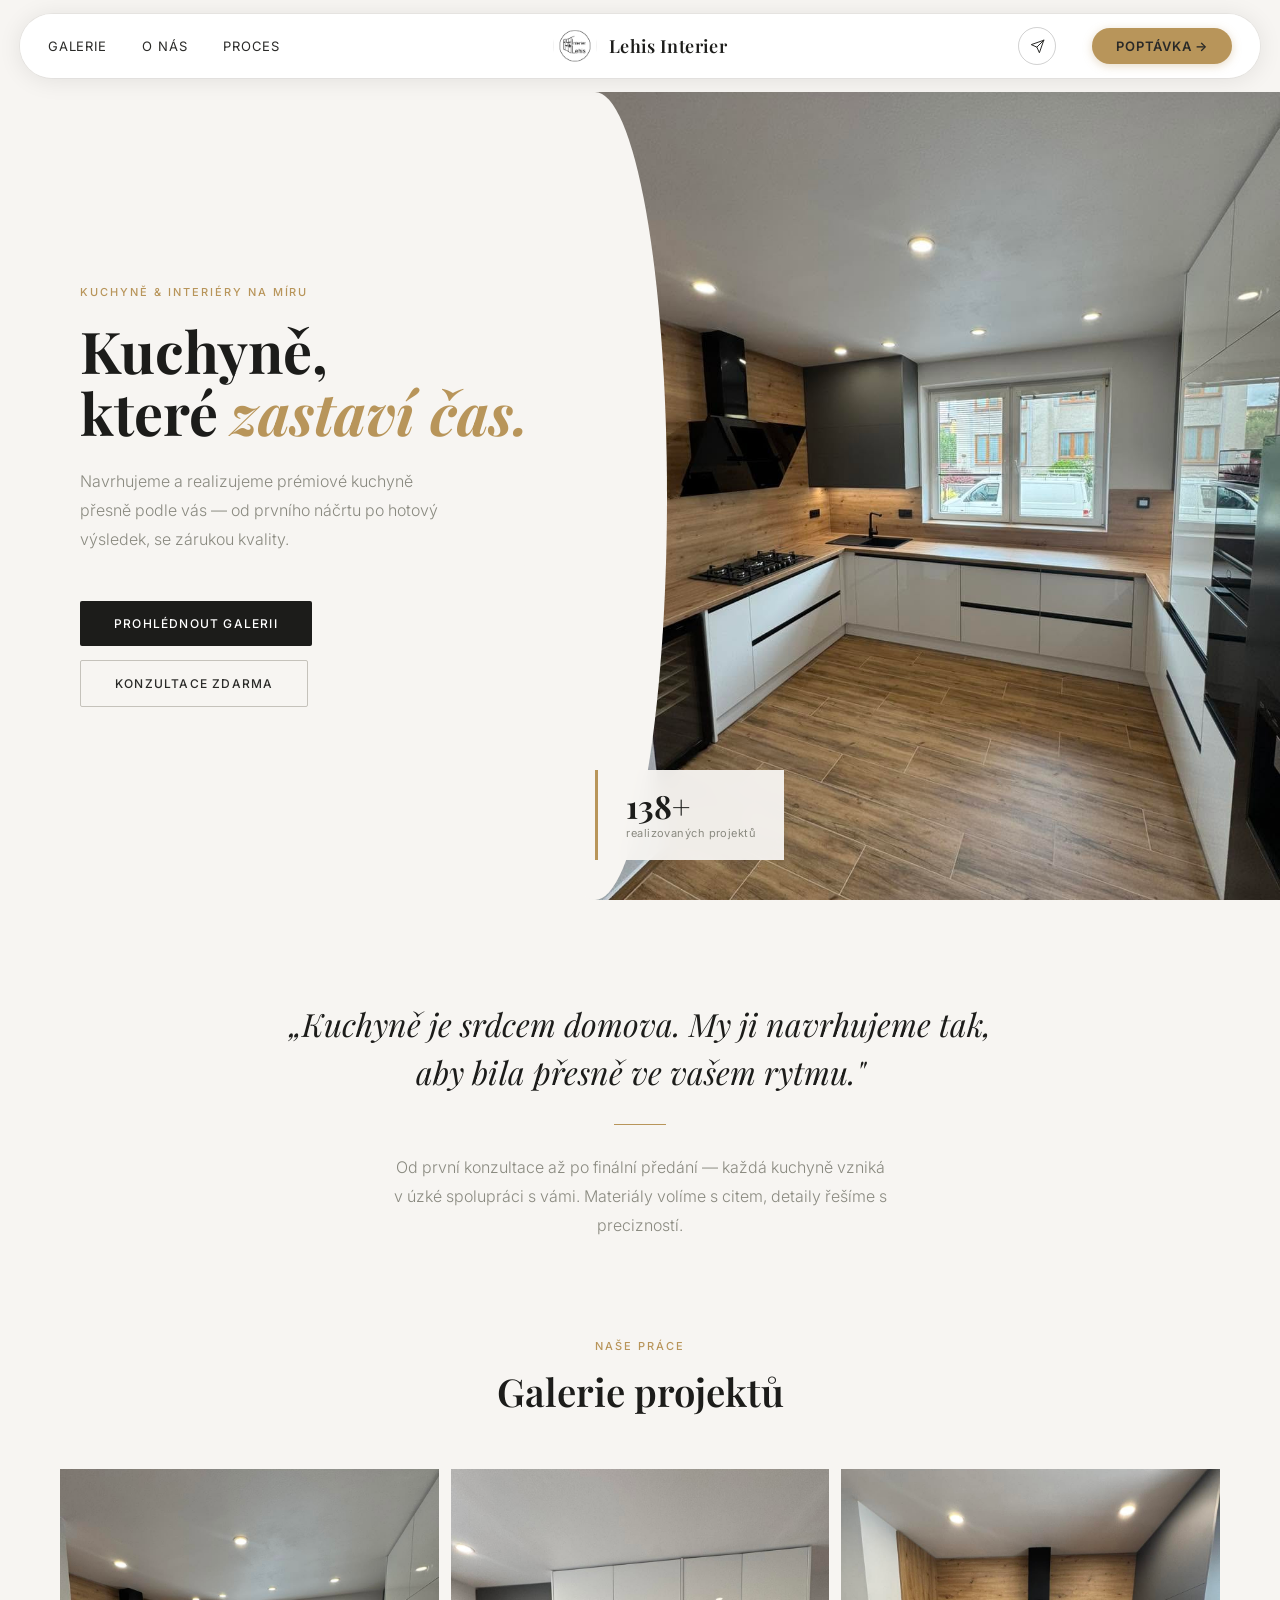
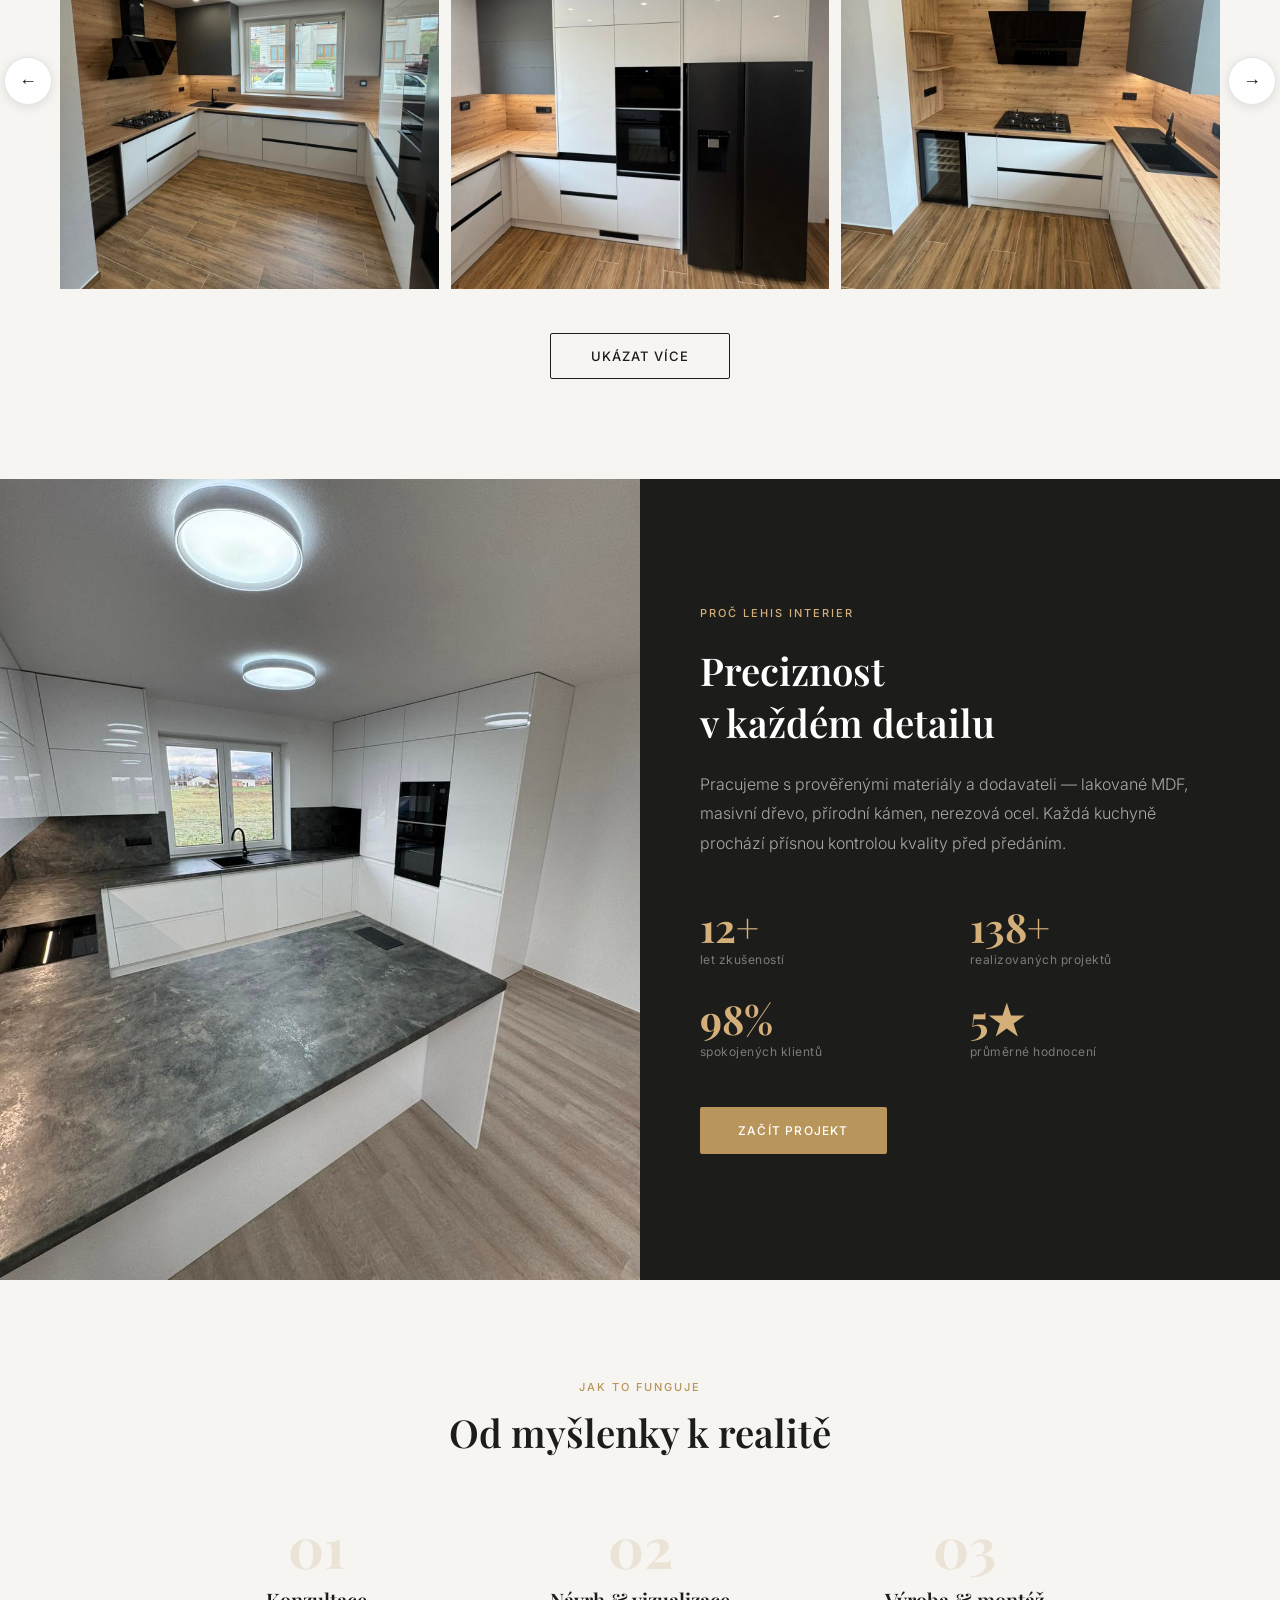
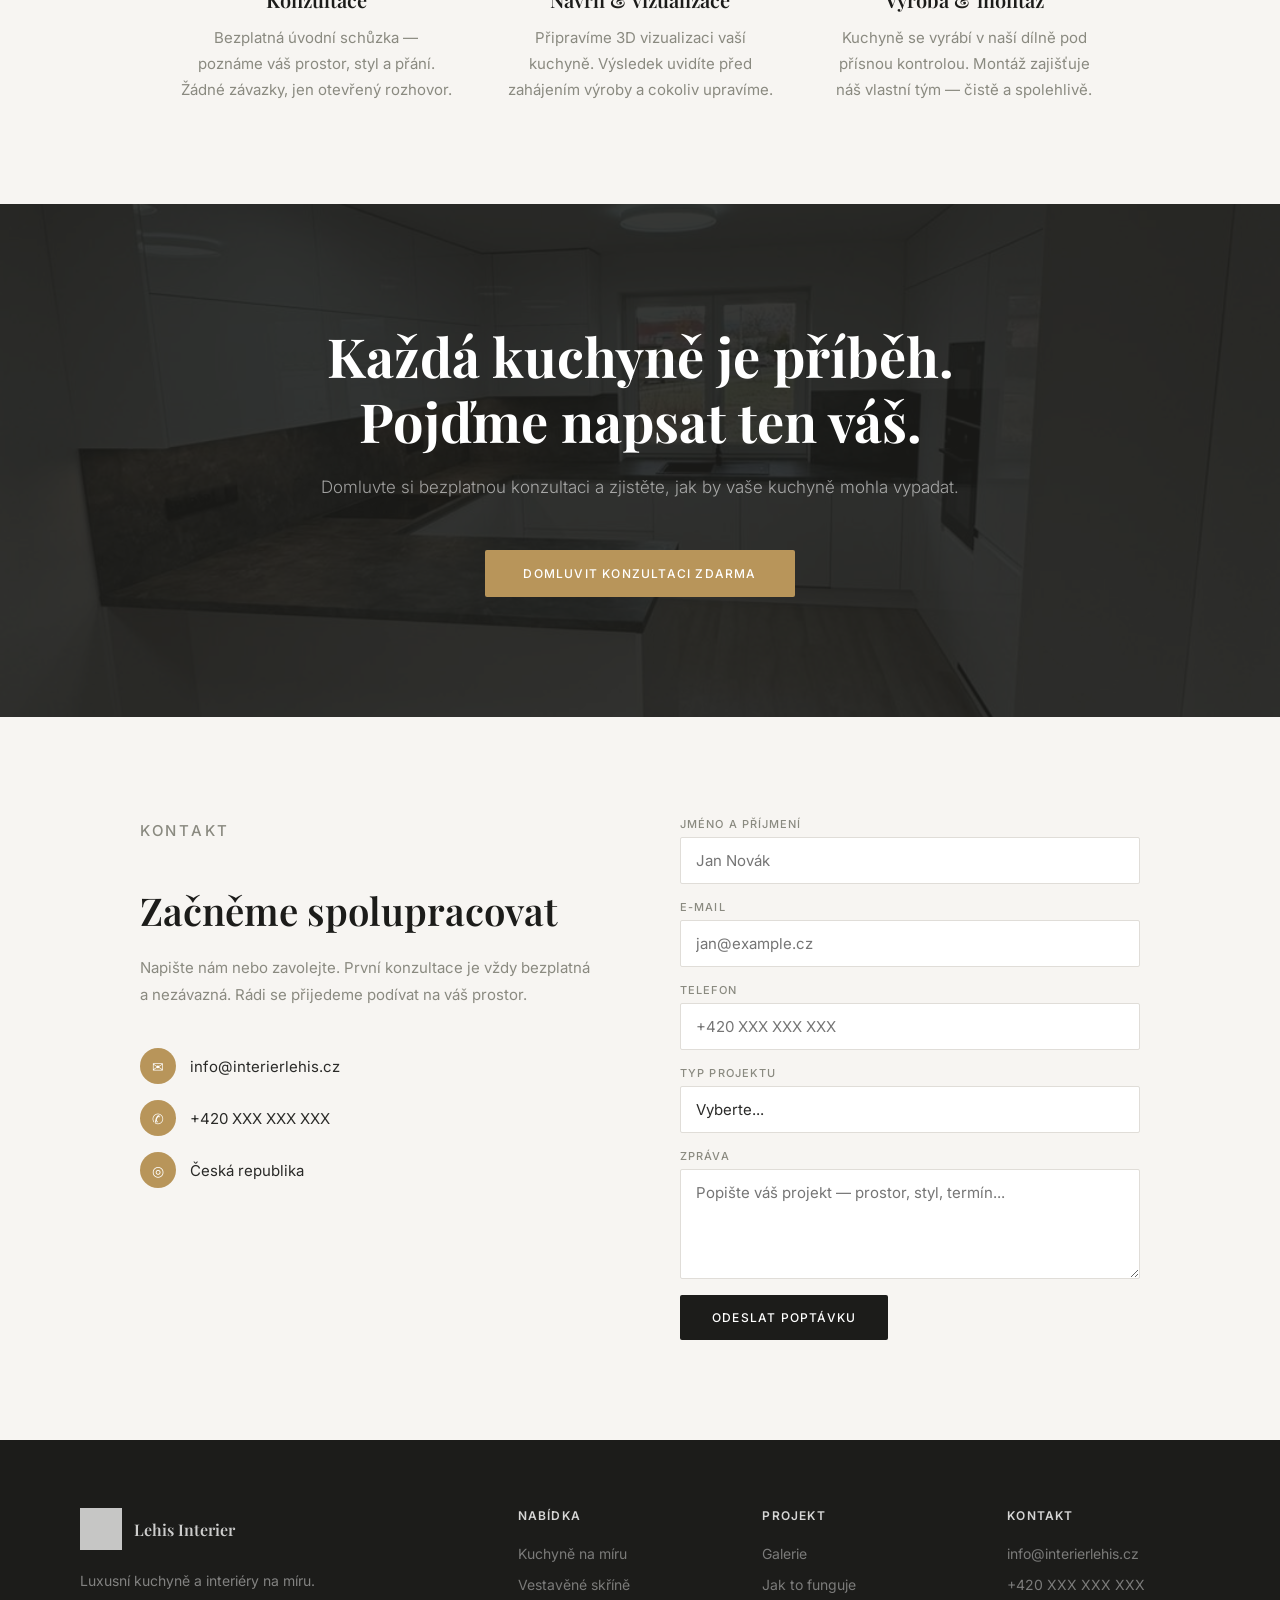
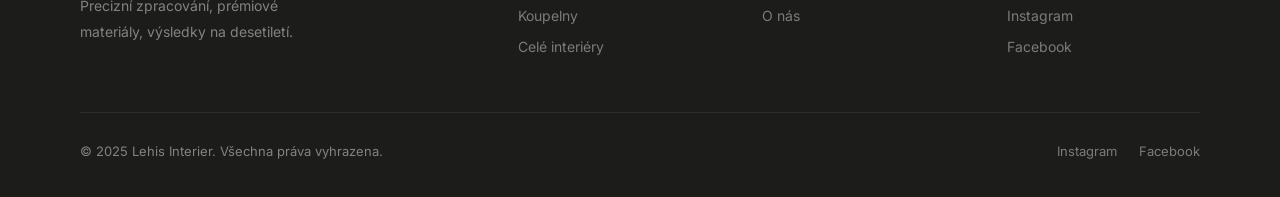
==== index.html @ af119097 "Fix mobile: dropdown menu animation, hero 50/50 proportions - Replace display:none toggle with opaci" ====
<!DOCTYPE html>
<html lang="cs">
<head>
<meta charset="UTF-8">
<meta name="viewport" content="width=device-width, initial-scale=1.0, viewport-fit=cover">
<meta name="theme-color" content="#F7F5F2">
<title>Lehis Interier — Kuchyně na míru</title>
<link href="https://fonts.googleapis.com/css2?family=Playfair+Display:ital,wght@0,400;0,600;0,700;1,400&family=Inter:wght@300;400;500;600&display=swap" rel="stylesheet">
<style>
*,*::before,*::after{box-sizing:border-box;margin:0;padding:0}
:root{
  --cream:#F7F5F2;
  --cream2:#EDE9E3;
  --dark:#1C1C1A;
  --gold:#B8955A;
  --gold2:#D4AF7A;
  --text:#2A2A28;
  --muted:#8A8A80;
  --white:#fff;
  --border:rgba(0,0,0,.07);
}
html{scroll-behavior:smooth}
body{font-family:'Inter',sans-serif;background:var(--cream);color:var(--text);overflow-x:hidden}

/* ── NAV ── */
nav{
  position:fixed;top:14px;left:20px;right:20px;z-index:300;
  display:flex;align-items:center;justify-content:space-between;
  height:64px;padding:0 28px;
  background:rgba(255,255,255,.98);backdrop-filter:blur(16px);
  border-radius:60px;
  box-shadow:0 2px 24px rgba(0,0,0,.09),0 0 0 1px rgba(0,0,0,.04);
  transition:box-shadow .3s;
}
nav.scrolled{box-shadow:0 4px 32px rgba(0,0,0,.13),0 0 0 1px rgba(0,0,0,.05)}
.nav-left,.nav-right{display:flex;align-items:center;gap:36px;flex:1}
.nav-right{justify-content:flex-end}
.nav-links a{
  text-decoration:none;color:var(--text);font-size:13px;
  letter-spacing:.06em;text-transform:uppercase;
  transition:color .2s;
}
.nav-links a:hover{color:var(--gold)}
.nav-brand{
  position:absolute;left:50%;transform:translateX(-50%);
  display:flex;align-items:center;gap:12px;
  text-decoration:none;white-space:nowrap;
}
.nav-brand img{height:44px;width:44px;object-fit:contain;border-radius:50%}
.nav-brand-name{
  font-family:'Playfair Display',serif;font-size:18px;
  font-weight:600;color:var(--dark);letter-spacing:.02em;
}
.nav-email-btn{
  width:38px;height:38px;border-radius:50%;flex-shrink:0;
  border:1.5px solid rgba(0,0,0,.18);
  display:flex;align-items:center;justify-content:center;
  color:var(--dark);text-decoration:none;
  transition:all .22s;
}
.nav-email-btn svg{width:15px;height:15px;display:block}
.nav-email-btn:hover{background:var(--dark);color:var(--white);border-color:var(--dark)}
.nav-cta{
  background:var(--gold);color:#fff;
  padding:10px 24px;border-radius:30px;
  text-decoration:none;font-size:12px;font-weight:600;
  letter-spacing:.07em;text-transform:uppercase;
  transition:all .22s;white-space:nowrap;
  box-shadow:0 2px 10px rgba(184,149,90,.35);
}
.nav-cta:hover{background:var(--gold2);box-shadow:0 2px 16px rgba(184,149,90,.5);transform:translateY(-1px)}

/* ── HERO ── */
.hero{
  display:grid;grid-template-columns:1fr 1.15fr;
  height:100vh;min-height:560px;
  padding-top:92px; /* 14px offset + 64px nav + 14px gap */
  background:var(--cream);
}
.hero-left{
  display:flex;flex-direction:column;justify-content:center;
  padding:80px 56px 80px 80px;
  position:relative;z-index:2;background:var(--cream);
}
/* Curved right edge of the left panel */
.hero-left::after{
  content:'';position:absolute;right:-72px;top:0;bottom:0;
  width:144px;background:var(--cream);
  border-radius:50%;z-index:2;
}
.eyebrow{
  font-size:11px;font-weight:500;letter-spacing:.18em;
  text-transform:uppercase;color:var(--gold);margin-bottom:20px;
}
.hero-title{
  font-family:'Playfair Display',serif;
  font-size:clamp(40px,4.5vw,64px);font-weight:700;
  line-height:1.08;color:var(--dark);margin-bottom:24px;
}
.hero-title em{font-style:italic;color:var(--gold)}
.hero-sub{
  font-size:16px;font-weight:300;color:var(--muted);
  line-height:1.8;max-width:380px;margin-bottom:48px;
}
.hero-btns{display:flex;gap:14px;flex-wrap:wrap;position:relative;z-index:3}
.btn-dark{
  background:var(--dark);color:var(--white);padding:15px 34px;
  text-decoration:none;font-size:12px;font-weight:500;
  letter-spacing:.1em;text-transform:uppercase;border-radius:2px;
  transition:all .25s;display:inline-block;
}
.btn-dark:hover{background:var(--gold);transform:translateY(-2px)}
.btn-outline{
  border:1px solid #C5C2BB;color:var(--text);padding:15px 34px;
  text-decoration:none;font-size:12px;font-weight:500;
  letter-spacing:.1em;text-transform:uppercase;border-radius:2px;
  transition:all .25s;display:inline-block;
}
.btn-outline:hover{border-color:var(--dark);background:var(--dark);color:var(--white)}
.hero-right{
  position:relative;overflow:hidden;
}
.hero-right img{
  width:100%;height:100%;object-fit:cover;object-position:center;
  display:block;
}
.hero-badge{
  position:absolute;bottom:40px;left:0;
  background:rgba(247,245,242,.95);backdrop-filter:blur(8px);
  padding:20px 28px;border-left:3px solid var(--gold);
  z-index:5;
}
.badge-num{
  font-family:'Playfair Display',serif;font-size:32px;
  font-weight:700;color:var(--dark);line-height:1;
}
.badge-lbl{font-size:11px;color:var(--muted);margin-top:4px;letter-spacing:.04em}

/* ── STATEMENT ── */
.statement{text-align:center;padding:100px 40px}
.statement blockquote{
  font-family:'Playfair Display',serif;
  font-size:clamp(20px,2.8vw,32px);font-style:italic;
  line-height:1.5;color:var(--dark);max-width:720px;margin:0 auto 28px;
}
.divider{width:52px;height:1px;background:var(--gold);margin:0 auto 28px}
.statement p{
  font-size:16px;font-weight:300;color:var(--muted);
  max-width:500px;margin:0 auto;line-height:1.8;
}

/* ── SECTIONS ── */
.sec-header{text-align:center;margin-bottom:52px}
.sec-eyebrow{
  font-size:11px;font-weight:500;letter-spacing:.18em;
  text-transform:uppercase;color:var(--gold);margin-bottom:12px;
}
.sec-title{
  font-family:'Playfair Display',serif;
  font-size:clamp(26px,3vw,40px);font-weight:600;color:var(--dark);
}

/* ── GALLERY ── */
.gallery-section{padding:0 0 100px}
/* Carousel */
.car-wrap{position:relative;padding:0 60px}
.car-track{
  display:flex;gap:12px;overflow-x:auto;
  scroll-snap-type:x mandatory;
  scrollbar-width:none;
  -webkit-overflow-scrolling:touch;
  scroll-behavior:smooth;
  cursor:grab;padding-bottom:4px;
  touch-action:pan-x;
}
.car-track:active{cursor:grabbing}
.car-track::-webkit-scrollbar{display:none}
.car-item{
  flex-shrink:0;
  width:calc(33.33% - 8px);
  scroll-snap-align:start;
  height:420px;overflow:hidden;
  position:relative;cursor:pointer;
}
.car-item img{
  width:100%;height:100%;object-fit:cover;
  transition:transform .45s ease;display:block;
}
.car-item:hover img{transform:scale(1.05)}
.car-item-ov{
  position:absolute;inset:0;
  background:rgba(28,28,26,0);
  display:flex;align-items:flex-end;padding:20px;
  transition:background .3s;
}
.car-item:hover .car-item-ov{background:rgba(28,28,26,.4)}
.car-zoom{
  color:var(--white);font-size:11px;letter-spacing:.1em;
  text-transform:uppercase;font-weight:500;
  opacity:0;transform:translateY(6px);transition:all .3s;
}
.car-item:hover .car-zoom{opacity:1;transform:translateY(0)}
.car-arrow{
  position:absolute;top:50%;transform:translateY(-50%);
  width:48px;height:48px;border-radius:50%;
  background:var(--white);border:1px solid rgba(0,0,0,.1);
  cursor:pointer;font-size:18px;display:flex;
  align-items:center;justify-content:center;
  box-shadow:0 2px 12px rgba(0,0,0,.1);
  transition:all .2s;z-index:10;color:var(--dark);
}
.car-arrow:hover{background:var(--dark);color:var(--white);border-color:var(--dark)}
.car-prev{left:4px}
.car-next{right:4px}
/* Expand button */
.gallery-cta-wrap{text-align:center;margin-top:40px}
.gallery-cta-btn{
  background:transparent;border:1.5px solid var(--dark);
  color:var(--dark);padding:14px 40px;font-family:'Inter',sans-serif;
  font-size:13px;font-weight:500;letter-spacing:.08em;
  text-transform:uppercase;cursor:pointer;border-radius:2px;
  transition:all .25s;
}
.gallery-cta-btn:hover{background:var(--dark);color:var(--white)}
/* Full expanded grid */
.gallery-full{padding:0 20px;margin-top:20px}
.gallery-grid{
  display:grid;grid-template-columns:repeat(4,1fr);
  gap:10px;max-width:1440px;margin:0 auto;
}
.gallery-item{
  position:relative;overflow:hidden;aspect-ratio:1;cursor:pointer;
}
.gallery-item:nth-child(7n+1){grid-column:span 2;aspect-ratio:auto;height:360px}
.gallery-item img{
  width:100%;height:100%;object-fit:cover;
  transition:transform .5s ease;display:block;
}
.gallery-item:hover img{transform:scale(1.06)}
.gallery-item-overlay{
  position:absolute;inset:0;background:rgba(28,28,26,0);
  display:flex;align-items:flex-end;padding:20px;transition:background .3s;
}
.gallery-item:hover .gallery-item-overlay{background:rgba(28,28,26,.35)}
.gallery-zoom{
  color:var(--white);font-size:11px;letter-spacing:.1em;
  text-transform:uppercase;font-weight:500;
  opacity:0;transform:translateY(8px);transition:all .3s;
}
.gallery-item:hover .gallery-zoom{opacity:1;transform:translateY(0)}

/* ── LIGHTBOX ── */
.lightbox{
  display:none;position:fixed;inset:0;z-index:1000;
  background:rgba(0,0,0,.92);
  align-items:center;justify-content:center;
}
.lightbox.open{display:flex}
.lb-inner{
  position:relative;max-width:90vw;max-height:90vh;
  display:flex;align-items:center;justify-content:center;
}
.lb-inner img{
  max-width:90vw;max-height:88vh;
  object-fit:contain;border-radius:2px;
  user-select:none;
}
.lb-btn{
  position:absolute;top:50%;transform:translateY(-50%);
  background:rgba(255,255,255,.12);color:var(--white);
  border:none;cursor:pointer;font-size:24px;
  width:52px;height:52px;border-radius:50%;
  display:flex;align-items:center;justify-content:center;
  transition:background .2s;user-select:none;
}
.lb-btn:hover{background:rgba(255,255,255,.25)}
.lb-prev{left:-70px}
.lb-next{right:-70px}
.lb-close{
  position:fixed;top:24px;right:32px;
  background:none;border:none;color:var(--white);
  font-size:28px;cursor:pointer;z-index:1001;
  width:44px;height:44px;display:flex;align-items:center;justify-content:center;
  opacity:.7;transition:opacity .2s;
}
.lb-close:hover{opacity:1}
.lb-counter{
  position:fixed;bottom:28px;left:50%;transform:translateX(-50%);
  color:rgba(255,255,255,.6);font-size:13px;letter-spacing:.06em;
}

/* ── FEATURE (dark) ── */
.feature{display:grid;grid-template-columns:1fr 1fr;min-height:85vh}
.feature-img{overflow:hidden}
.feature-img img{width:100%;height:100%;object-fit:cover;display:block}
.feature-content{
  background:var(--dark);
  display:flex;flex-direction:column;justify-content:center;
  padding:80px 72px 80px 60px;
}
.feature-content .sec-eyebrow{color:var(--gold2)}
.feature-title{
  font-family:'Playfair Display',serif;
  font-size:clamp(26px,3vw,40px);font-weight:600;
  color:var(--white);margin:12px 0 22px;
}
.feature-text{
  font-size:16px;font-weight:300;color:rgba(255,255,255,.62);
  line-height:1.85;margin-bottom:48px;
}
.stats{display:grid;grid-template-columns:1fr 1fr;gap:32px;margin-bottom:48px}
.stat-n{
  font-family:'Playfair Display',serif;font-size:40px;
  font-weight:700;color:var(--gold2);line-height:1;
}
.stat-l{font-size:12px;color:rgba(255,255,255,.42);margin-top:5px;letter-spacing:.04em}
.btn-gold{
  background:var(--gold);color:var(--white);padding:16px 38px;
  text-decoration:none;font-size:12px;font-weight:500;
  letter-spacing:.1em;text-transform:uppercase;border-radius:2px;
  display:inline-block;align-self:flex-start;transition:all .25s;
}
.btn-gold:hover{background:var(--gold2);transform:translateY(-2px)}

/* ── PROCESS ── */
.process{padding:100px 40px;text-align:center}
.process-steps{
  display:grid;grid-template-columns:repeat(3,1fr);
  gap:52px;max-width:920px;margin:60px auto 0;
}
.step-num{
  font-family:'Playfair Display',serif;font-size:56px;
  font-weight:700;color:rgba(184,149,90,.18);line-height:1;margin-bottom:12px;
}
.step-title{
  font-family:'Playfair Display',serif;font-size:20px;
  font-weight:600;color:var(--dark);margin-bottom:12px;
}
.step-desc{font-size:15px;color:var(--muted);line-height:1.75}

/* ── CTA BANNER ── */
.cta-banner{
  position:relative;padding:120px 40px;text-align:center;
  background:var(--dark);overflow:hidden;
}
.cta-banner::before{
  content:'';position:absolute;inset:0;
  background:url('Lehis_photo_work/611272443_1414319990705235_3829153461313313606_n.jpg') center/cover;
  opacity:.12;
}
.cta-inner{position:relative;z-index:1;max-width:660px;margin:0 auto}
.cta-title{
  font-family:'Playfair Display',serif;
  font-size:clamp(30px,4.5vw,54px);font-weight:700;
  color:var(--white);line-height:1.2;margin-bottom:20px;
}
.cta-sub{
  font-size:17px;font-weight:300;color:rgba(255,255,255,.58);
  margin-bottom:48px;line-height:1.7;
}

/* ── CONTACT ── */
.contact-wrap{
  padding:100px 80px;max-width:1160px;margin:0 auto;
  display:grid;grid-template-columns:1fr 1fr;gap:80px;align-items:start;
}
.contact-info h2{
  font-family:'Playfair Display',serif;
  font-size:clamp(26px,3vw,40px);font-weight:600;
  color:var(--dark);margin:10px 0 18px;
}
.contact-info>p{
  font-size:15px;color:var(--muted);line-height:1.8;margin-bottom:40px;
}
.contact-rows{display:flex;flex-direction:column;gap:16px}
.crow{display:flex;align-items:center;gap:14px;font-size:15px;color:var(--text)}
.cicon{
  width:36px;height:36px;background:var(--gold);border-radius:50%;
  display:flex;align-items:center;justify-content:center;
  color:var(--white);font-size:14px;flex-shrink:0;
}
.contact-form{display:flex;flex-direction:column;gap:16px}
.fg{display:flex;flex-direction:column;gap:6px}
.fg label{
  font-size:11px;font-weight:500;letter-spacing:.1em;
  text-transform:uppercase;color:var(--muted);
}
.fg input,.fg textarea,.fg select{
  padding:13px 15px;border:1px solid #E0DDD8;
  background:var(--white);font-family:'Inter',sans-serif;
  font-size:15px;color:var(--text);border-radius:2px;
  outline:none;transition:border-color .2s;
  -webkit-appearance:none;appearance:none;
}
.fg input:focus,.fg textarea:focus,.fg select:focus{border-color:var(--gold)}
.fg textarea{resize:vertical;min-height:110px}
.form-submit{
  background:var(--dark);color:var(--white);padding:15px 32px;
  border:none;font-family:'Inter',sans-serif;font-size:12px;
  font-weight:500;letter-spacing:.1em;text-transform:uppercase;
  cursor:pointer;border-radius:2px;align-self:flex-start;
  transition:background .25s;
}
.form-submit:hover{background:var(--gold)}

/* ── FOOTER ── */
footer{background:var(--dark);color:rgba(255,255,255,.45);padding:68px 80px 38px}
.footer-top{
  display:grid;grid-template-columns:2fr 1fr 1fr 1fr;
  gap:52px;margin-bottom:56px;
}
.fbrand{display:flex;align-items:center;gap:12px;margin-bottom:18px}
.fbrand img{
  height:42px;width:42px;object-fit:contain;
  filter:brightness(0) invert(1);opacity:.75;
}
.fbrand span{
  font-family:'Playfair Display',serif;font-size:16px;
  font-weight:600;color:rgba(255,255,255,.78);
}
.footer-brand>p{font-size:14px;line-height:1.8;max-width:260px}
.fcol h4{
  color:rgba(255,255,255,.82);font-size:12px;font-weight:600;
  letter-spacing:.1em;text-transform:uppercase;margin-bottom:20px;
}
.fcol ul{list-style:none;display:flex;flex-direction:column;gap:11px}
.fcol ul li a{
  color:rgba(255,255,255,.42);text-decoration:none;font-size:14px;
  transition:color .2s;
}
.fcol ul li a:hover{color:var(--gold2)}
.footer-bottom{
  border-top:1px solid rgba(255,255,255,.08);padding-top:30px;
  display:flex;justify-content:space-between;align-items:center;font-size:13px;
}
.socials{display:flex;gap:22px}
.socials a{color:rgba(255,255,255,.42);text-decoration:none;font-size:13px;transition:color .2s}
.socials a:hover{color:var(--gold2)}

/* ── RESPONSIVE ── */
/* ── HAMBURGER MENU ── */
.hamburger{
  display:none;
  width:40px;height:40px;border-radius:50%;
  background:transparent;border:1.5px solid rgba(0,0,0,.18);
  cursor:pointer;align-items:center;justify-content:center;
  flex-direction:column;gap:5px;flex-shrink:0;
  transition:all .22s;padding:0;
}
.hamburger span{
  display:block;width:16px;height:1.5px;
  background:var(--dark);border-radius:2px;
  transition:all .3s;
}
.hamburger.open span:nth-child(1){transform:translateY(6.5px) rotate(45deg)}
.hamburger.open span:nth-child(2){opacity:0;transform:scaleX(0)}
.hamburger.open span:nth-child(3){transform:translateY(-6.5px) rotate(-45deg)}
.hamburger:hover{background:var(--dark)}
.hamburger:hover span{background:var(--white)}

/* Dropdown — always in DOM, toggled via opacity/pointer-events */
.mobile-menu{
  position:fixed;
  top:80px;
  right:10px;
  background:rgba(255,255,255,.98);
  backdrop-filter:blur(16px);
  border-radius:20px;
  box-shadow:0 8px 40px rgba(0,0,0,.14),0 0 0 1px rgba(0,0,0,.05);
  min-width:210px;
  z-index:290;
  overflow:hidden;
  transform-origin:top right;
  transform:scale(.9) translateY(-10px);
  opacity:0;
  pointer-events:none;
  transition:transform .22s cubic-bezier(.34,1.56,.64,1), opacity .18s ease;
}
.mobile-menu.open{
  transform:scale(1) translateY(0);
  opacity:1;
  pointer-events:auto;
}
.mobile-menu a{
  display:block;padding:16px 24px;
  text-decoration:none;color:var(--dark);
  font-size:14px;font-weight:500;letter-spacing:.04em;
  border-bottom:1px solid rgba(0,0,0,.06);
  transition:background .15s, color .15s;
}
.mobile-menu a:last-child{border-bottom:none}
.mobile-menu a:hover{background:var(--cream);color:var(--gold)}
.mobile-menu a.mm-cta{
  background:var(--gold);color:var(--white);
  font-weight:600;letter-spacing:.07em;text-transform:uppercase;font-size:12px;
}
.mobile-menu a.mm-cta:hover{background:var(--gold2)}

/* ── TABLET (≤1024px) ── */
@media(max-width:1024px){
  nav{left:14px;right:14px;padding:0 20px;height:60px}
  .hero{padding-top:86px}
  .hero-left{padding:56px 36px 56px 44px}
  .hero-left::after{right:-52px;width:104px}
  .stats{gap:24px}
  .stat-n{font-size:32px}
  .contact-wrap{padding:80px 40px;gap:56px}
  footer{padding:56px 40px 36px}
  .footer-top{gap:36px}
}

/* ── LARGE TABLET (≤860px) ── */
@media(max-width:860px){
  /* Nav: hide only the left text links, show hamburger */
  .nav-left{display:none}
  .hamburger{display:flex}
  nav{left:10px;right:10px;padding:0 16px;height:58px}
  .nav-brand{position:static;transform:none}
  nav{justify-content:space-between}

  /* Hero: stack vertically */
  .hero{
    grid-template-columns:1fr;
    height:auto;min-height:auto;
    padding-top:0;
  }
  .hero-right{height:48svh;min-height:240px;order:1}
  .hero-left{
    min-height:48svh;padding:36px 28px 48px;
    display:flex;flex-direction:column;justify-content:center;
    order:2;
  }
  .hero-left::after{display:none}
  .hero-sub{max-width:100%}
  .hero-badge{left:20px;bottom:20px}
  .badge-num{font-size:26px}

  /* Gallery carousel */
  .car-wrap{padding:0 48px}
  .car-item{width:calc(72% - 6px);height:340px}
  .gallery-grid{grid-template-columns:repeat(2,1fr)}
  .gallery-item:nth-child(7n+1){grid-column:span 1;height:auto;aspect-ratio:1}

  /* Feature */
  .feature{grid-template-columns:1fr}
  .feature-img{height:56vw;min-height:260px}
  .feature-content{padding:56px 28px}
  .stats{grid-template-columns:1fr 1fr;gap:24px}

  /* Process */
  .process{padding:72px 28px}
  .process-steps{grid-template-columns:1fr;gap:28px;max-width:480px}

  /* Statement */
  .statement{padding:72px 28px}

  /* CTA banner */
  .cta-banner{padding:88px 28px}

  /* Contact */
  .contact-wrap{grid-template-columns:1fr;gap:44px;padding:72px 28px}

  /* Footer */
  .footer-top{grid-template-columns:1fr 1fr;gap:32px}
  footer{padding:52px 24px 32px}

  /* Lightbox arrows closer on smaller screens */
  .lb-prev{left:-40px}
  .lb-next{right:-40px}
}

/* ── PHONE (≤600px) ── */
@media(max-width:600px){
  /* Nav */
  nav{left:8px;right:8px;padding:0 12px;height:54px}
  .nav-brand-name{font-size:15px}
  .nav-brand img{height:36px;width:36px}
  .nav-email-btn{width:34px;height:34px}
  .nav-cta{padding:8px 16px;font-size:11px}

  /* Hero — 50/50 split */
  .hero{min-height:100svh}
  .hero-right{height:50svh;min-height:220px}
  .hero-left{
    min-height:50svh;padding:32px 24px 40px;
    display:flex;flex-direction:column;justify-content:center;
  }
  .hero-title{font-size:clamp(32px,9vw,48px);margin-bottom:14px}
  .hero-sub{font-size:15px;margin-bottom:0}
  .hero-btns{display:none}
  .hero-badge{padding:14px 20px}
  .badge-num{font-size:22px}
  .badge-lbl{font-size:10px}

  /* Gallery carousel */
  .car-wrap{padding:0 40px}
  .car-item{width:calc(90% - 6px);height:280px}
  .car-arrow{width:36px;height:36px;font-size:15px}
  .car-prev{left:2px}
  .car-next{right:2px}

  /* Full gallery grid */
  .gallery-full{padding:0 8px}
  .gallery-grid{grid-template-columns:1fr 1fr;gap:6px}
  .gallery-item:nth-child(7n+1){grid-column:span 1;aspect-ratio:1;height:auto}

  /* Feature */
  .feature-img{height:72vw}
  .feature-content{padding:48px 20px}
  .feature-title{font-size:26px}
  .feature-text{font-size:15px}
  .stats{gap:20px}
  .stat-n{font-size:30px}

  /* Process */
  .process{padding:60px 20px}
  .sec-title{font-size:26px}

  /* Statement */
  .statement{padding:60px 20px}
  .statement blockquote{font-size:20px}

  /* CTA banner */
  .cta-banner{padding:72px 20px}
  .cta-title{font-size:28px}
  .cta-sub{font-size:15px}

  /* Contact */
  .contact-wrap{padding:60px 20px}
  .contact-info h2{font-size:26px}

  /* Footer */
  .footer-top{grid-template-columns:1fr;gap:28px}
  footer{padding:48px 20px 28px}
  .footer-bottom{flex-direction:column;gap:12px;text-align:center}
  .fbrand span{font-size:14px}

  /* Lightbox */
  .lb-inner img{max-width:96vw;max-height:80vh}
  .lb-prev{left:-36px}
  .lb-next{right:-36px}
  .lb-btn{width:40px;height:40px;font-size:18px}
}

/* ── SMALL PHONE (≤380px) ── */
@media(max-width:380px){
  .nav-cta{display:none} /* just show email icon on very small screens */
  .hero-right{height:80vw}
  .car-item{width:calc(96% - 6px)}
  .lb-prev,.lb-next{display:none}
}
</style>
</head>
<body>

<!-- NAV -->
<nav id="nav">
  <div class="nav-left nav-links">
    <a href="#galerie">Galerie</a>
    <a href="#o-nas">O nás</a>
    <a href="#proces">Proces</a>
  </div>
  <a href="#" class="nav-brand">
    <img src="lehis-logo.jpg" alt="Lehis Interier">
    <span class="nav-brand-name">Lehis Interier</span>
  </a>
  <div class="nav-right nav-links">
    <a href="mailto:info@lehisinterier.cz" class="nav-email-btn" title="Napsat email">
      <svg viewBox="0 0 24 24" fill="none" stroke="currentColor" stroke-width="1.6" stroke-linecap="round" stroke-linejoin="round">
        <path d="M22 2L11 13"/>
        <path d="M22 2L15 22L11 13L2 9L22 2Z"/>
      </svg>
    </a>
    <a href="#kontakt" class="nav-cta">Poptávka →</a>
    <button class="hamburger" id="hamburger" aria-label="Menu">
      <span></span><span></span><span></span>
    </button>
  </div>

</nav>

<!-- MOBILE DROPDOWN -->
<div class="mobile-menu" id="mobileMenu">
  <a href="#galerie"  onclick="closeMenu()">Galerie</a>
  <a href="#o-nas"    onclick="closeMenu()">O nás</a>
  <a href="#proces"   onclick="closeMenu()">Proces</a>
  <a href="mailto:info@lehisinterier.cz" onclick="closeMenu()">✉ Napsat email</a>
  <a href="#kontakt"  onclick="closeMenu()" class="mm-cta">Poptávka →</a>
</div>

<!-- HERO -->
<section class="hero">
  <div class="hero-left">
    <p class="eyebrow">Kuchyně & interiéry na míru</p>
    <h1 class="hero-title">Kuchyně,<br>které <em>zastaví čas.</em></h1>
    <p class="hero-sub">Navrhujeme a realizujeme prémiové kuchyně přesně podle vás — od prvního náčrtu po hotový výsledek, se zárukou kvality.</p>
    <div class="hero-btns">
      <a href="#galerie" class="btn-dark">Prohlédnout galerii</a>
      <a href="#kontakt" class="btn-outline">Konzultace zdarma</a>
    </div>
  </div>
  <div class="hero-right">
    <img src="Lehis_photo_work/518075049_1259931392810763_7178988791540039949_n.jpg" alt="Kuchyně na míru — Lehis Interier">
    <div class="hero-badge">
      <div class="badge-num">138+</div>
      <div class="badge-lbl">realizovaných projektů</div>
    </div>
  </div>
</section>

<!-- STATEMENT -->
<section class="statement">
  <blockquote>„Kuchyně je srdcem domova. My ji navrhujeme tak, aby bila přesně ve vašem rytmu."</blockquote>
  <div class="divider"></div>
  <p>Od první konzultace až po finální předání — každá kuchyně vzniká v úzké spolupráci s vámi. Materiály volíme s citem, detaily řešíme s precizností.</p>
</section>

<!-- GALLERY -->
<section class="gallery-section" id="galerie">
  <div class="sec-header">
    <p class="sec-eyebrow">Naše práce</p>
    <h2 class="sec-title">Galerie projektů</h2>
  </div>

  <!-- Swipeable carousel -->
  <div class="car-wrap" id="carWrap">
    <button class="car-arrow car-prev" id="carPrev">&#8592;</button>
    <div class="car-track" id="carTrack"></div>
    <button class="car-arrow car-next" id="carNext">&#8594;</button>
  </div>

  <!-- Expanded full grid (hidden initially) -->
  <div class="gallery-full" id="galleryFull" style="display:none">
    <div class="gallery-grid" id="galleryGrid"></div>
  </div>

  <div class="gallery-cta-wrap">
    <button class="gallery-cta-btn" id="galleryCta">Ukázat více</button>
  </div>
</section>

<!-- LIGHTBOX -->
<div class="lightbox" id="lightbox">
  <button class="lb-close" id="lbClose">✕</button>
  <div class="lb-inner">
    <button class="lb-btn lb-prev" id="lbPrev">&#8592;</button>
    <img id="lbImg" src="" alt="">
    <button class="lb-btn lb-next" id="lbNext">&#8594;</button>
  </div>
  <div class="lb-counter" id="lbCounter"></div>
</div>

<!-- FEATURE -->
<section class="feature" id="o-nas">
  <div class="feature-img">
    <img src="Lehis_photo_work/611314757_1414320044038563_3175097757952522673_n.jpg" alt="Detail kuchyně Lehis Interier">
  </div>
  <div class="feature-content">
    <p class="sec-eyebrow">Proč Lehis Interier</p>
    <h2 class="feature-title">Preciznost<br>v každém detailu</h2>
    <p class="feature-text">Pracujeme s prověřenými materiály a dodavateli — lakované MDF, masivní dřevo, přírodní kámen, nerezová ocel. Každá kuchyně prochází přísnou kontrolou kvality před předáním.</p>
    <div class="stats">
      <div><div class="stat-n">12+</div><div class="stat-l">let zkušeností</div></div>
      <div><div class="stat-n">138+</div><div class="stat-l">realizovaných projektů</div></div>
      <div><div class="stat-n">98%</div><div class="stat-l">spokojených klientů</div></div>
      <div><div class="stat-n">5★</div><div class="stat-l">průměrné hodnocení</div></div>
    </div>
    <a href="#kontakt" class="btn-gold">Začít projekt</a>
  </div>
</section>

<!-- PROCESS -->
<section class="process" id="proces">
  <div class="sec-header">
    <p class="sec-eyebrow">Jak to funguje</p>
    <h2 class="sec-title">Od myšlenky k realitě</h2>
  </div>
  <div class="process-steps">
    <div class="step">
      <div class="step-num">01</div>
      <h3 class="step-title">Konzultace</h3>
      <p class="step-desc">Bezplatná úvodní schůzka — poznáme váš prostor, styl a přání. Žádné závazky, jen otevřený rozhovor.</p>
    </div>
    <div class="step">
      <div class="step-num">02</div>
      <h3 class="step-title">Návrh & vizualizace</h3>
      <p class="step-desc">Připravíme 3D vizualizaci vaší kuchyně. Výsledek uvidíte před zahájením výroby a cokoliv upravíme.</p>
    </div>
    <div class="step">
      <div class="step-num">03</div>
      <h3 class="step-title">Výroba & montáž</h3>
      <p class="step-desc">Kuchyně se vyrábí v naší dílně pod přísnou kontrolou. Montáž zajišťuje náš vlastní tým — čistě a spolehlivě.</p>
    </div>
  </div>
</section>

<!-- CTA BANNER -->
<section class="cta-banner">
  <div class="cta-inner">
    <h2 class="cta-title">Každá kuchyně je příběh.<br>Pojďme napsat ten váš.</h2>
    <p class="cta-sub">Domluvte si bezplatnou konzultaci a zjistěte, jak by vaše kuchyně mohla vypadat.</p>
    <a href="#kontakt" class="btn-gold">Domluvit konzultaci zdarma</a>
  </div>
</section>

<!-- CONTACT -->
<section id="kontakt">
  <div class="contact-wrap">
    <div class="contact-info">
      <p class="sec-eyebrow">Kontakt</p>
      <h2>Začněme spolupracovat</h2>
      <p>Napište nám nebo zavolejte. První konzultace je vždy bezplatná a nezávazná. Rádi se přijedeme podívat na váš prostor.</p>
      <div class="contact-rows">
        <div class="crow"><div class="cicon">✉</div><span>info@interierlehis.cz</span></div>
        <div class="crow"><div class="cicon">✆</div><span>+420 XXX XXX XXX</span></div>
        <div class="crow"><div class="cicon">◎</div><span>Česká republika</span></div>
      </div>
    </div>
    <form class="contact-form" onsubmit="return handleSubmit(event)">
      <div class="fg"><label>Jméno a příjmení</label><input type="text" placeholder="Jan Novák" required></div>
      <div class="fg"><label>E-mail</label><input type="email" placeholder="jan@example.cz" required></div>
      <div class="fg"><label>Telefon</label><input type="tel" placeholder="+420 XXX XXX XXX"></div>
      <div class="fg">
        <label>Typ projektu</label>
        <select>
          <option value="">Vyberte...</option>
          <option>Kuchyně na míru</option>
          <option>Celý interiér</option>
          <option>Rekonstrukce kuchyně</option>
          <option>Konzultace</option>
        </select>
      </div>
      <div class="fg"><label>Zpráva</label><textarea placeholder="Popište váš projekt — prostor, styl, termín..."></textarea></div>
      <button type="submit" class="form-submit">Odeslat poptávku</button>
    </form>
  </div>
</section>

<!-- FOOTER -->
<footer>
  <div class="footer-top">
    <div class="footer-brand">
      <div class="fbrand">
        <img src="lehis-logo.jpg" alt="Lehis Interier">
        <span>Lehis Interier</span>
      </div>
      <p>Luxusní kuchyně a interiéry na míru. Precizní zpracování, prémiové materiály, výsledky na desetiletí.</p>
    </div>
    <div class="fcol">
      <h4>Nabídka</h4>
      <ul>
        <li><a href="#">Kuchyně na míru</a></li>
        <li><a href="#">Vestavěné skříně</a></li>
        <li><a href="#">Koupelny</a></li>
        <li><a href="#">Celé interiéry</a></li>
      </ul>
    </div>
    <div class="fcol">
      <h4>Projekt</h4>
      <ul>
        <li><a href="#galerie">Galerie</a></li>
        <li><a href="#proces">Jak to funguje</a></li>
        <li><a href="#o-nas">O nás</a></li>
      </ul>
    </div>
    <div class="fcol">
      <h4>Kontakt</h4>
      <ul>
        <li><a href="#">info@interierlehis.cz</a></li>
        <li><a href="#">+420 XXX XXX XXX</a></li>
        <li><a href="#">Instagram</a></li>
        <li><a href="#">Facebook</a></li>
      </ul>
    </div>
  </div>
  <div class="footer-bottom">
    <span>© 2025 Lehis Interier. Všechna práva vyhrazena.</span>
    <div class="socials">
      <a href="#">Instagram</a>
      <a href="#">Facebook</a>
    </div>
  </div>
</footer>

<script>
const photos = [
  'Lehis_photo_work/518075049_1259931392810763_7178988791540039949_n.jpg',
  'Lehis_photo_work/517159496_1259931402810762_3735622933383045008_n.jpg',
  'Lehis_photo_work/517162259_1259931399477429_3456069792364218464_n.jpg',
  'Lehis_photo_work/518201831_1259931389477430_565768742363092054_n.jpg',
  'Lehis_photo_work/611272443_1414319990705235_3829153461313313606_n.jpg',
  'Lehis_photo_work/611314757_1414320044038563_3175097757952522673_n.jpg',
  'Lehis_photo_work/609003007_1414320140705220_8097637475294710291_n.jpg',
  'Lehis_photo_work/608922173_1414320134038554_7422268140136223248_n.jpg',
  'Lehis_photo_work/494352665_1202827851854451_838910584396063555_n.jpg',
  'Lehis_photo_work/494711414_1202827845187785_3363497896436285525_n.jpg',
  'Lehis_photo_work/524962072_1276967701107132_6364018489919158336_n.jpg',
  'Lehis_photo_work/525314447_1278047384332497_6810537476014415599_n.jpg',
  'Lehis_photo_work/527186708_1278047377665831_6647105299854070239_n.jpg',
  'Lehis_photo_work/523919434_1274142991389603_8658863366610166052_n.jpg',
  'Lehis_photo_work/524299578_1274142981389604_209744756506795329_n.jpg',
  'Lehis_photo_work/524450401_1274142974722938_584031569988721853_n.jpg',
  'Lehis_photo_work/491373808_1189337356536834_2369214752881893454_n.jpg',
  'Lehis_photo_work/491954139_1189338006536769_8486999872835136965_n.jpg',
  'Lehis_photo_work/486243260_1168188865318350_7381129332131603674_n.jpg',
  'Lehis_photo_work/486387945_1168188908651679_4481442165511744578_n.jpg',
  'Lehis_photo_work/486518318_1168188631985040_3000508741977161573_n.jpg',
  'Lehis_photo_work/486313130_1168188921985011_8912751546485406314_n.jpg',
  'Lehis_photo_work/486708439_1168188948651675_125601216044023488_n.jpg',
  'Lehis_photo_work/494033065_1199979478805955_5003033323341631191_n.jpg',
  'Lehis_photo_work/494481442_1199805528823350_3976197928638952922_n.jpg',
  'Lehis_photo_work/494628389_1199805438823359_5687531785406377318_n.jpg',
  'Lehis_photo_work/494102454_1199805358823367_9055378798286641069_n.jpg',
  'Lehis_photo_work/494226177_1199805545490015_7381423570326192717_n.jpg',
  'Lehis_photo_work/493474525_1199135095557060_3742521861333111671_n.jpg',
  'Lehis_photo_work/493731421_1199135118890391_5262953200030798594_n.jpg',
  'Lehis_photo_work/493976037_1199805625490007_4395486892154035224_n.jpg',
  'Lehis_photo_work/494007530_1200103962126840_5718082736323695080_n.jpg',
  'Lehis_photo_work/494019320_1200103958793507_6585812744827096177_n.jpg',
  'Lehis_photo_work/494174232_1199979465472623_58774393296085152_n.jpg',
  'Lehis_photo_work/494252314_1200104032126833_9187202367293299211_n.jpg',
  'Lehis_photo_work/494266614_1199978362139400_4923878608730744838_n.jpg',
  'Lehis_photo_work/494523496_1199978308806072_4868478083693314955_n.jpg',
  'Lehis_photo_work/494526685_1199979525472617_2970158987990142955_n.jpg',
  'Lehis_photo_work/494754714_1200104012126835_179609299045885491_n.jpg',
  'Lehis_photo_work/495127726_1208397214630848_324235255225527065_n.jpg',
  'Lehis_photo_work/495191269_1208399684630601_549482846087288525_n.jpg',
  'Lehis_photo_work/495354881_1208396917964211_4907234822475567743_n.jpg',
  'Lehis_photo_work/496450958_1212191837584719_697273122286363014_n.jpg',
  'Lehis_photo_work/496465437_1212191840918052_4803157332873527578_n.jpg',
  'Lehis_photo_work/496534272_1212191844251385_7021246369946735068_n.jpg',
  'Lehis_photo_work/514097117_1252674316869804_2984287251610677893_n.jpg',
  'Lehis_photo_work/515586027_1252674313536471_6819597809162526908_n.jpg',
];

// ── Build carousel ──
const track = document.getElementById('carTrack');
photos.forEach((src, i) => {
  const el = document.createElement('div');
  el.className = 'car-item';
  el.innerHTML = `<img src="${src}" alt="Projekt ${i+1}" loading="lazy"><div class="car-item-ov"><span class="car-zoom">Zobrazit →</span></div>`;
  el.addEventListener('click', () => openLightbox(i));
  track.appendChild(el);
});

// Carousel arrows
const itemW = () => track.firstElementChild ? track.firstElementChild.offsetWidth + 12 : 300;
document.getElementById('carPrev').addEventListener('click', () => track.scrollBy({left: -itemW(), behavior:'smooth'}));
document.getElementById('carNext').addEventListener('click', () => track.scrollBy({left:  itemW(), behavior:'smooth'}));

// Drag-to-scroll on carousel
let isDragging=false, dragStartX=0, dragScrollLeft=0;
track.addEventListener('mousedown', e=>{isDragging=true;dragStartX=e.pageX-track.offsetLeft;dragScrollLeft=track.scrollLeft;track.style.userSelect='none'});
document.addEventListener('mouseup', ()=>{isDragging=false;track.style.userSelect=''});
document.addEventListener('mousemove', e=>{
  if(!isDragging)return;
  const x=e.pageX-track.offsetLeft;
  track.scrollLeft=dragScrollLeft-(x-dragStartX)*1.2;
});

// ── Build full grid ──
const grid = document.getElementById('galleryGrid');
photos.forEach((src, i) => {
  const el = document.createElement('div');
  el.className = 'gallery-item';
  el.innerHTML = `<img src="${src}" alt="Projekt ${i+1}" loading="lazy"><div class="gallery-item-overlay"><span class="gallery-zoom">Zobrazit →</span></div>`;
  el.addEventListener('click', () => openLightbox(i));
  grid.appendChild(el);
});

// ── Expand / collapse ──
const fullEl = document.getElementById('galleryFull');
const carWrap = document.getElementById('carWrap');
const ctaBtn  = document.getElementById('galleryCta');
let expanded = false;
ctaBtn.addEventListener('click', () => {
  expanded = !expanded;
  if (expanded) {
    carWrap.style.display = 'none';
    fullEl.style.display  = 'block';
    ctaBtn.textContent    = 'Skrýt galerii';
    fullEl.scrollIntoView({behavior:'smooth', block:'start'});
  } else {
    fullEl.style.display  = 'none';
    carWrap.style.display = 'block';
    ctaBtn.textContent    = 'Ukázat více';
    document.getElementById('galerie').scrollIntoView({behavior:'smooth', block:'start'});
  }
});

// ── Lightbox ──
let current = 0;
const lb = document.getElementById('lightbox');
const lbImg = document.getElementById('lbImg');
const lbCounter = document.getElementById('lbCounter');

function openLightbox(i) {
  current = i;
  lbImg.src = photos[i];
  lbCounter.textContent = `${i+1} / ${photos.length}`;
  lb.classList.add('open');
  document.body.style.overflow = 'hidden';
}
function closeLightbox() {
  lb.classList.remove('open');
  document.body.style.overflow = '';
  lbImg.src = '';
}
function showPhoto(i) {
  current = (i + photos.length) % photos.length;
  lbImg.src = photos[current];
  lbCounter.textContent = `${current+1} / ${photos.length}`;
}
document.getElementById('lbClose').addEventListener('click', closeLightbox);
document.getElementById('lbPrev').addEventListener('click', () => showPhoto(current-1));
document.getElementById('lbNext').addEventListener('click', () => showPhoto(current+1));
lb.addEventListener('click', e => { if(e.target===lb) closeLightbox(); });
document.addEventListener('keydown', e => {
  if(!lb.classList.contains('open')) return;
  if(e.key==='ArrowLeft')  showPhoto(current-1);
  if(e.key==='ArrowRight') showPhoto(current+1);
  if(e.key==='Escape')     closeLightbox();
});

// ── Hamburger menu ──
const hamburger = document.getElementById('hamburger');
const mobileMenu = document.getElementById('mobileMenu');

hamburger.addEventListener('click', e => {
  e.stopPropagation();
  mobileMenu.classList.toggle('open');
  hamburger.classList.toggle('open');
});

function closeMenu() {
  mobileMenu.classList.remove('open');
  hamburger.classList.remove('open');
}

document.addEventListener('click', e => {
  if (!mobileMenu.contains(e.target) && !hamburger.contains(e.target)) closeMenu();
});

// ── Nav shadow ──
const navEl = document.getElementById('nav');
window.addEventListener('scroll', () => navEl.classList.toggle('scrolled', scrollY > 40));

// ── Form ──
function handleSubmit(e) {
  e.preventDefault();
  const btn = e.target.querySelector('.form-submit');
  btn.textContent = 'Odesláno ✓';
  btn.style.background = '#6a9a6a';
  setTimeout(() => { btn.textContent='Odeslat poptávku'; btn.style.background=''; e.target.reset(); }, 3000);
  return false;
}
</script>
</body>
</html>
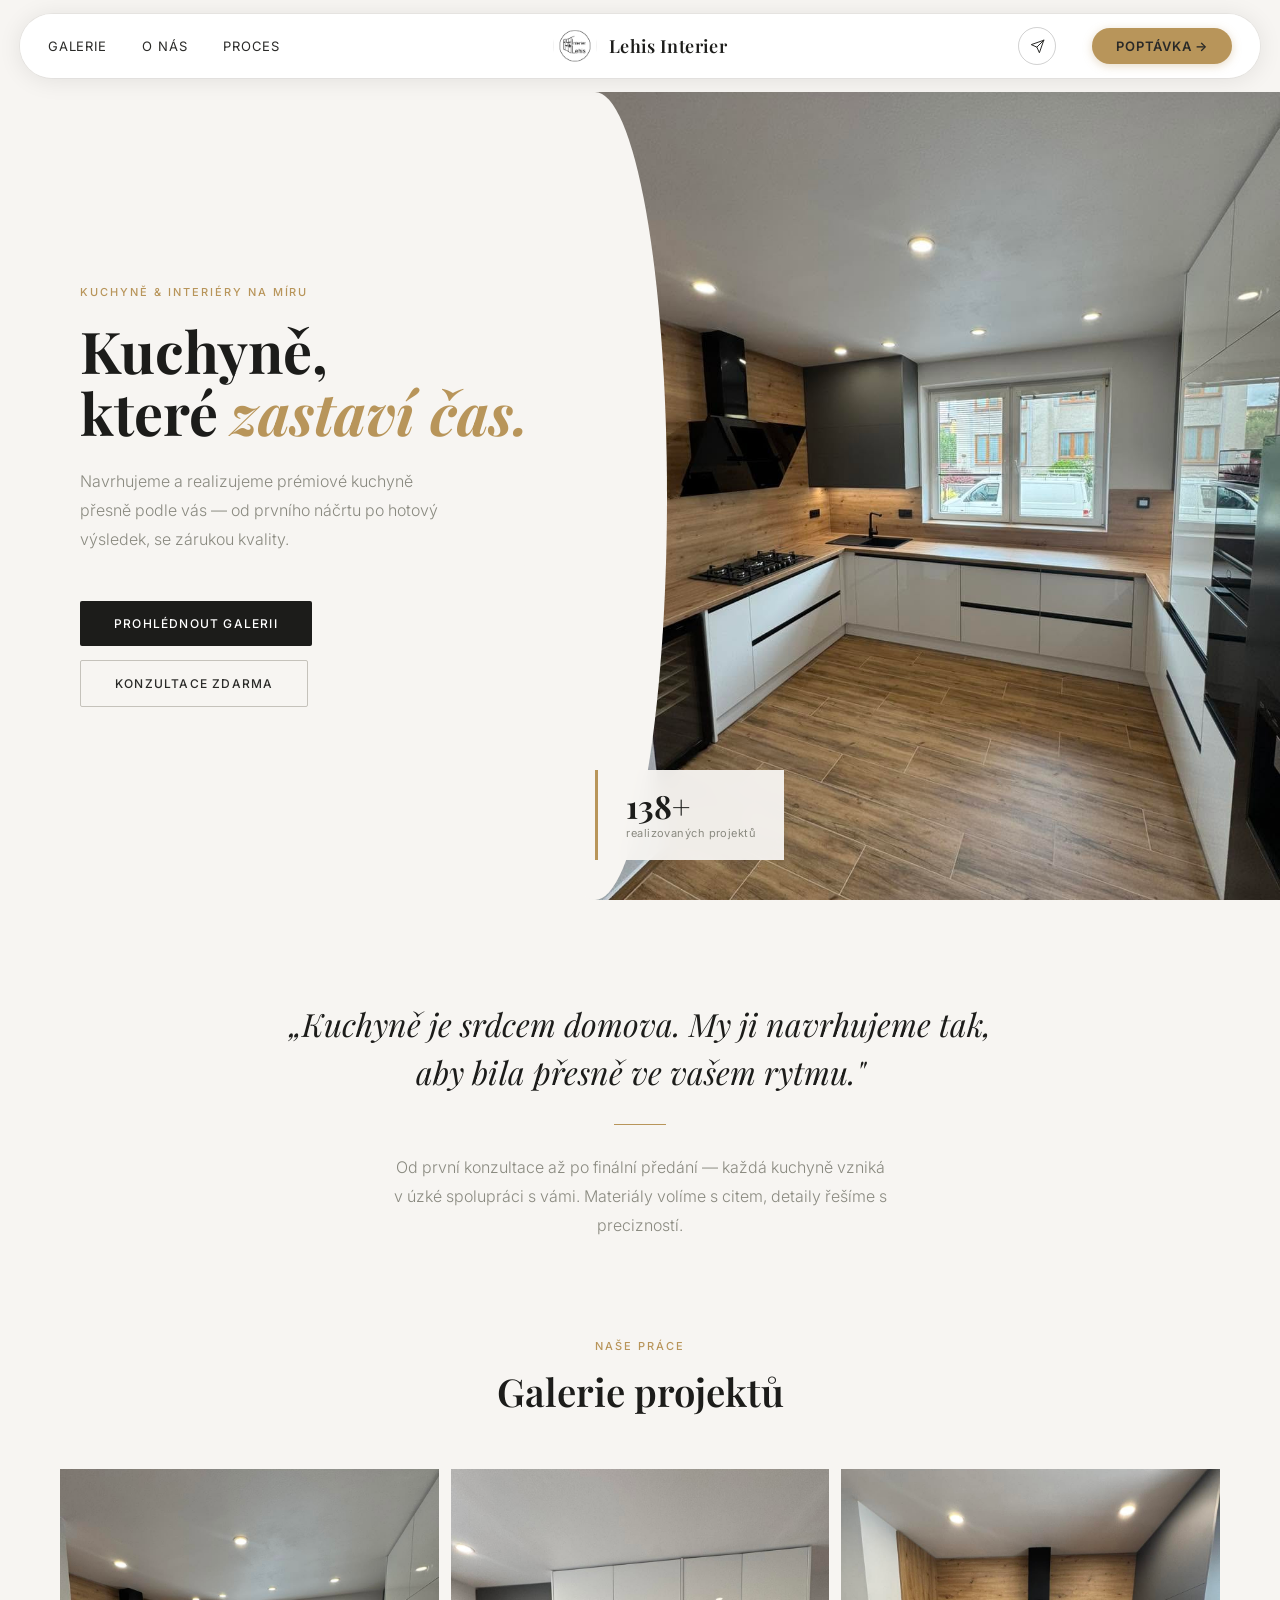
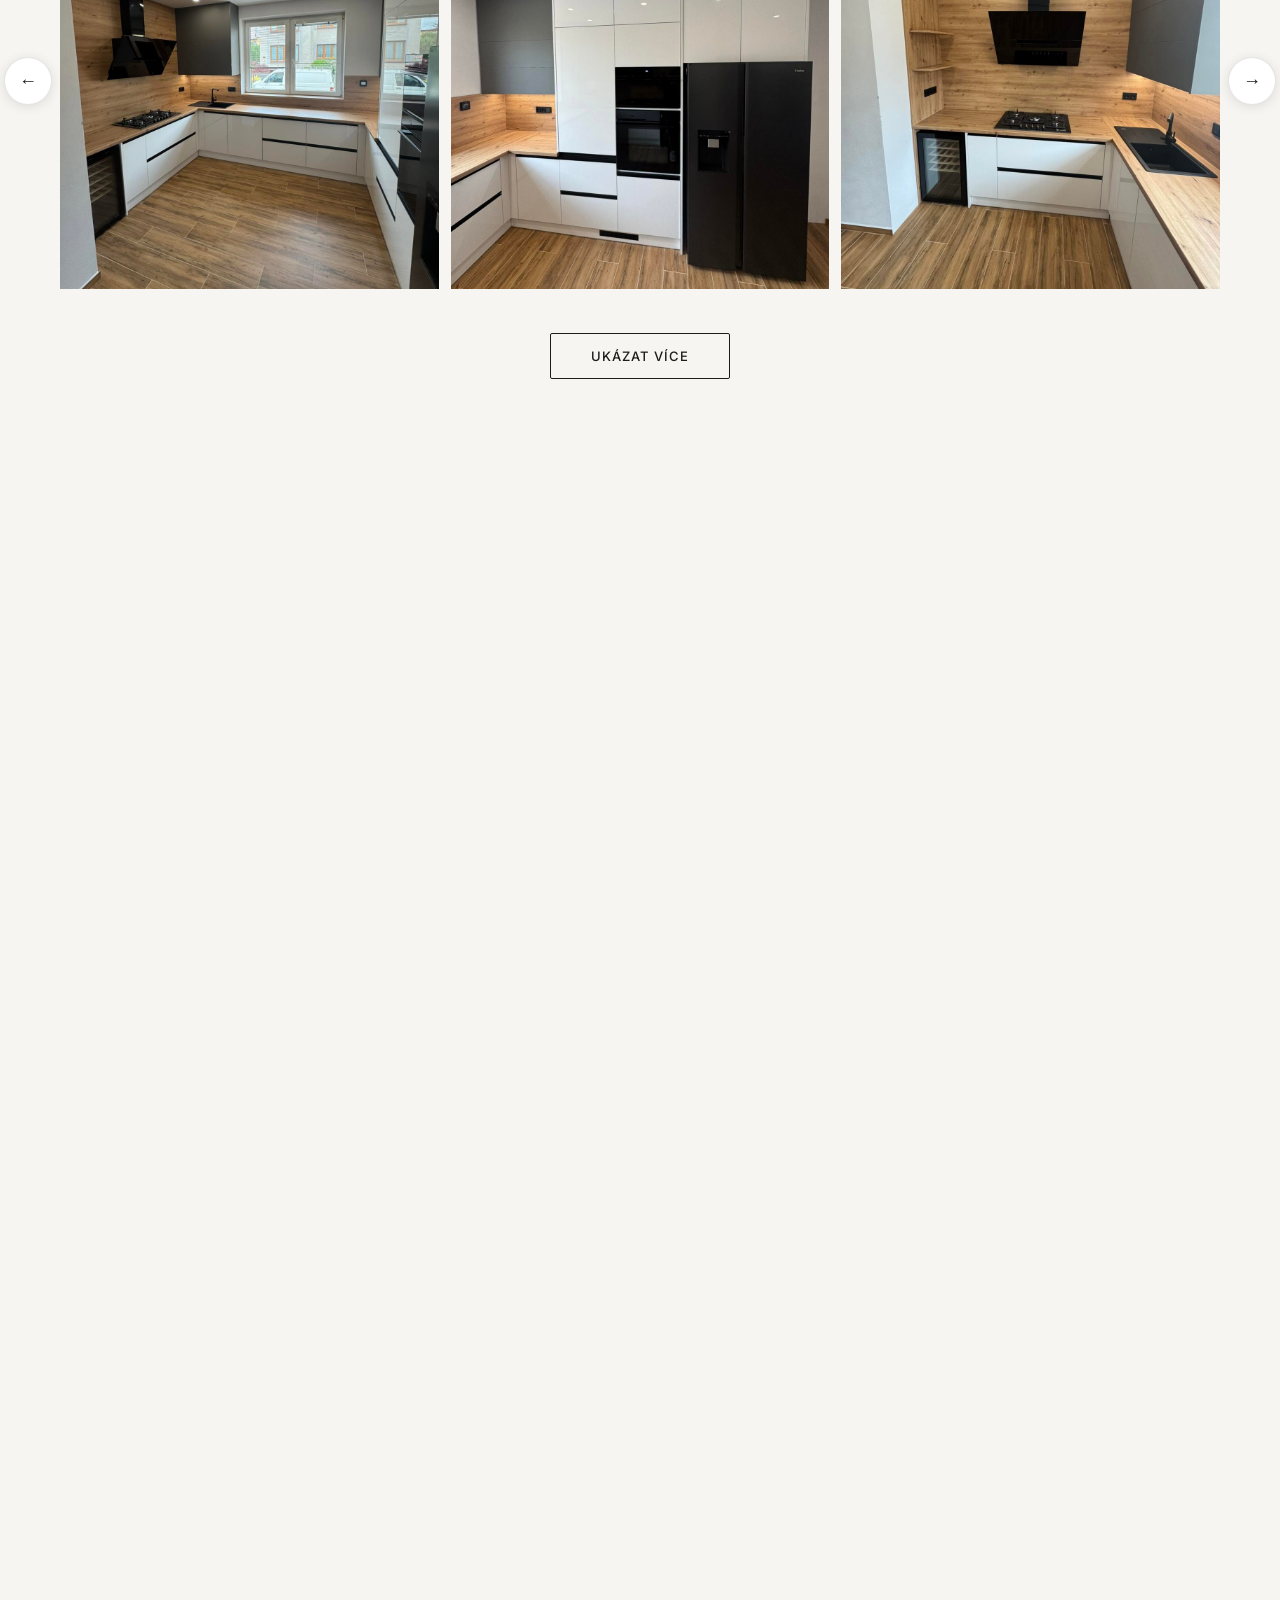
==== commit 77e691c1: "perf: lazy-load gallery images, async fonts, preload hero - IntersectionObserver lazy-loads all gall" ====
--- a/index.html
+++ b/index.html
@@ -5,7 +5,11 @@
 <meta name="viewport" content="width=device-width, initial-scale=1.0, viewport-fit=cover">
 <meta name="theme-color" content="#F7F5F2">
 <title>Lehis Interier — Kuchyně na míru</title>
-<link href="https://fonts.googleapis.com/css2?family=Playfair+Display:ital,wght@0,400;0,600;0,700;1,400&family=Inter:wght@300;400;500;600&display=swap" rel="stylesheet">
+<link rel="preconnect" href="https://fonts.googleapis.com">
+<link rel="preconnect" href="https://fonts.gstatic.com" crossorigin>
+<link rel="preload" as="image" href="Lehis_photo_work/518075049_1259931392810763_7178988791540039949_n.jpg">
+<link rel="preload" as="style" href="https://fonts.googleapis.com/css2?family=Playfair+Display:ital,wght@0,400;0,600;0,700;1,400&family=Inter:wght@300;400;500;600&display=swap" onload="this.onload=null;this.rel='stylesheet'">
+<noscript><link rel="stylesheet" href="https://fonts.googleapis.com/css2?family=Playfair+Display:ital,wght@0,400;0,600;0,700;1,400&family=Inter:wght@300;400;500;600&display=swap"></noscript>
 <style>
 *,*::before,*::after{box-sizing:border-box;margin:0;padding:0}
 :root{
@@ -441,22 +445,23 @@
 /* ── HAMBURGER MENU ── */
 .hamburger{
   display:none;
-  width:40px;height:40px;border-radius:50%;
-  background:transparent;border:1.5px solid rgba(0,0,0,.18);
+  width:42px;height:42px;border-radius:50%;
+  background:var(--gold);border:none;
   cursor:pointer;align-items:center;justify-content:center;
   flex-direction:column;gap:5px;flex-shrink:0;
   transition:all .22s;padding:0;
+  box-shadow:0 2px 8px rgba(184,149,90,.35);
 }
 .hamburger span{
-  display:block;width:16px;height:1.5px;
-  background:var(--dark);border-radius:2px;
+  display:block;width:17px;height:1.8px;
+  background:#fff;border-radius:2px;
   transition:all .3s;
 }
-.hamburger.open span:nth-child(1){transform:translateY(6.5px) rotate(45deg)}
+.hamburger.open span:nth-child(1){transform:translateY(6.8px) rotate(45deg)}
 .hamburger.open span:nth-child(2){opacity:0;transform:scaleX(0)}
-.hamburger.open span:nth-child(3){transform:translateY(-6.5px) rotate(-45deg)}
-.hamburger:hover{background:var(--dark)}
-.hamburger:hover span{background:var(--white)}
+.hamburger.open span:nth-child(3){transform:translateY(-6.8px) rotate(-45deg)}
+.hamburger:hover{background:var(--gold2)}
+.hamburger.open{background:var(--dark);box-shadow:none}
 
 /* Dropdown — always in DOM, toggled via opacity/pointer-events */
 .mobile-menu{
@@ -511,9 +516,11 @@
 
 /* ── LARGE TABLET (≤860px) ── */
 @media(max-width:860px){
-  /* Nav: hide only the left text links, show hamburger */
+  /* Nav: hide left text links and CTA, show hamburger */
   .nav-left{display:none}
+  .nav-cta{display:none}
   .hamburger{display:flex}
+  .nav-right{gap:8px}
   nav{left:10px;right:10px;padding:0 16px;height:58px}
   .nav-brand{position:static;transform:none}
   nav{justify-content:space-between}
@@ -524,9 +531,10 @@
     height:auto;min-height:auto;
     padding-top:0;
   }
-  .hero-right{height:48svh;min-height:240px;order:1}
+  .hero-right{height:50svh;min-height:0;flex-shrink:0;order:1}
   .hero-left{
-    min-height:48svh;padding:36px 28px 48px;
+    height:50svh;min-height:0;flex-shrink:0;
+    padding:28px 28px 36px;
     display:flex;flex-direction:column;justify-content:center;
     order:2;
   }
@@ -578,15 +586,16 @@
   .nav-email-btn{width:34px;height:34px}
   .nav-cta{padding:8px 16px;font-size:11px}
 
-  /* Hero — 50/50 split */
-  .hero{min-height:100svh}
-  .hero-right{height:50svh;min-height:220px}
+  /* Hero — full phone screen, 50/50 */
+  .hero{height:100svh;min-height:100svh;overflow:hidden}
+  .hero-right{height:50svh;min-height:0;flex-shrink:0}
   .hero-left{
-    min-height:50svh;padding:32px 24px 40px;
+    height:50svh;min-height:0;flex-shrink:0;
+    padding:24px 24px 28px;
     display:flex;flex-direction:column;justify-content:center;
   }
-  .hero-title{font-size:clamp(32px,9vw,48px);margin-bottom:14px}
-  .hero-sub{font-size:15px;margin-bottom:0}
+  .hero-title{font-size:clamp(30px,8.5vw,46px);margin-bottom:12px}
+  .hero-sub{font-size:14px;margin-bottom:0;line-height:1.6}
   .hero-btns{display:none}
   .hero-badge{padding:14px 20px}
   .badge-num{font-size:22px}
@@ -640,6 +649,17 @@
   .lb-prev{left:-36px}
   .lb-next{right:-36px}
   .lb-btn{width:40px;height:40px;font-size:18px}
+}
+
+/* ── PERFORMANCE ── */
+.feature,.process,.cta-banner,#kontakt,footer{
+  content-visibility:auto;
+  contain-intrinsic-size:0 500px;
+}
+/* Remove expensive blur on phones */
+@media(max-width:600px){
+  nav{backdrop-filter:none}
+  .mobile-menu{backdrop-filter:none;background:rgba(255,255,255,.99)}
 }
 
 /* ── SMALL PHONE (≤380px) ── */
@@ -700,7 +720,7 @@
     </div>
   </div>
   <div class="hero-right">
-    <img src="Lehis_photo_work/518075049_1259931392810763_7178988791540039949_n.jpg" alt="Kuchyně na míru — Lehis Interier">
+    <img src="Lehis_photo_work/518075049_1259931392810763_7178988791540039949_n.jpg" alt="Kuchyně na míru — Lehis Interier" fetchpriority="high" decoding="async">
     <div class="hero-badge">
       <div class="badge-num">138+</div>
       <div class="badge-lbl">realizovaných projektů</div>
@@ -753,7 +773,7 @@
 <!-- FEATURE -->
 <section class="feature" id="o-nas">
   <div class="feature-img">
-    <img src="Lehis_photo_work/611314757_1414320044038563_3175097757952522673_n.jpg" alt="Detail kuchyně Lehis Interier">
+    <img src="Lehis_photo_work/611314757_1414320044038563_3175097757952522673_n.jpg" alt="Detail kuchyně Lehis Interier" loading="lazy" decoding="async">
   </div>
   <div class="feature-content">
     <p class="sec-eyebrow">Proč Lehis Interier</p>
@@ -841,7 +861,7 @@
   <div class="footer-top">
     <div class="footer-brand">
       <div class="fbrand">
-        <img src="lehis-logo.jpg" alt="Lehis Interier">
+        <img src="lehis-logo.jpg" alt="Lehis Interier" loading="lazy" decoding="async">
         <span>Lehis Interier</span>
       </div>
       <p>Luxusní kuchyně a interiéry na míru. Precizní zpracování, prémiové materiály, výsledky na desetiletí.</p>
@@ -933,12 +953,41 @@
   'Lehis_photo_work/515586027_1252674313536471_6819597809162526908_n.jpg',
 ];
 
+// ── Lazy image loader (IntersectionObserver) ──
+const imgObs = new IntersectionObserver((entries, obs) => {
+  entries.forEach(e => {
+    if(e.isIntersecting && e.target.dataset.src) {
+      e.target.src = e.target.dataset.src;
+      e.target.removeAttribute('data-src');
+      obs.unobserve(e.target);
+    }
+  });
+}, {rootMargin:'300px 0px'});
+
+function makeImg(src, alt, eager) {
+  const img = document.createElement('img');
+  img.alt = alt;
+  img.decoding = 'async';
+  if(eager) {
+    img.src = src;
+  } else {
+    img.dataset.src = src;
+    img.loading = 'lazy';
+    imgObs.observe(img);
+  }
+  return img;
+}
+
 // ── Build carousel ──
 const track = document.getElementById('carTrack');
 photos.forEach((src, i) => {
   const el = document.createElement('div');
   el.className = 'car-item';
-  el.innerHTML = `<img src="${src}" alt="Projekt ${i+1}" loading="lazy"><div class="car-item-ov"><span class="car-zoom">Zobrazit →</span></div>`;
+  const ov = document.createElement('div');
+  ov.className = 'car-item-ov';
+  ov.innerHTML = '<span class="car-zoom">Zobrazit →</span>';
+  el.appendChild(makeImg(src, `Projekt ${i+1}`, i < 9));
+  el.appendChild(ov);
   el.addEventListener('click', () => openLightbox(i));
   track.appendChild(el);
 });
@@ -958,12 +1007,16 @@
   track.scrollLeft=dragScrollLeft-(x-dragStartX)*1.2;
 });
 
-// ── Build full grid ──
+// ── Build full grid (all lazy — hidden until expanded) ──
 const grid = document.getElementById('galleryGrid');
 photos.forEach((src, i) => {
   const el = document.createElement('div');
   el.className = 'gallery-item';
-  el.innerHTML = `<img src="${src}" alt="Projekt ${i+1}" loading="lazy"><div class="gallery-item-overlay"><span class="gallery-zoom">Zobrazit →</span></div>`;
+  const ov = document.createElement('div');
+  ov.className = 'gallery-item-overlay';
+  ov.innerHTML = '<span class="gallery-zoom">Zobrazit →</span>';
+  el.appendChild(makeImg(src, `Projekt ${i+1}`, false));
+  el.appendChild(ov);
   el.addEventListener('click', () => openLightbox(i));
   grid.appendChild(el);
 });
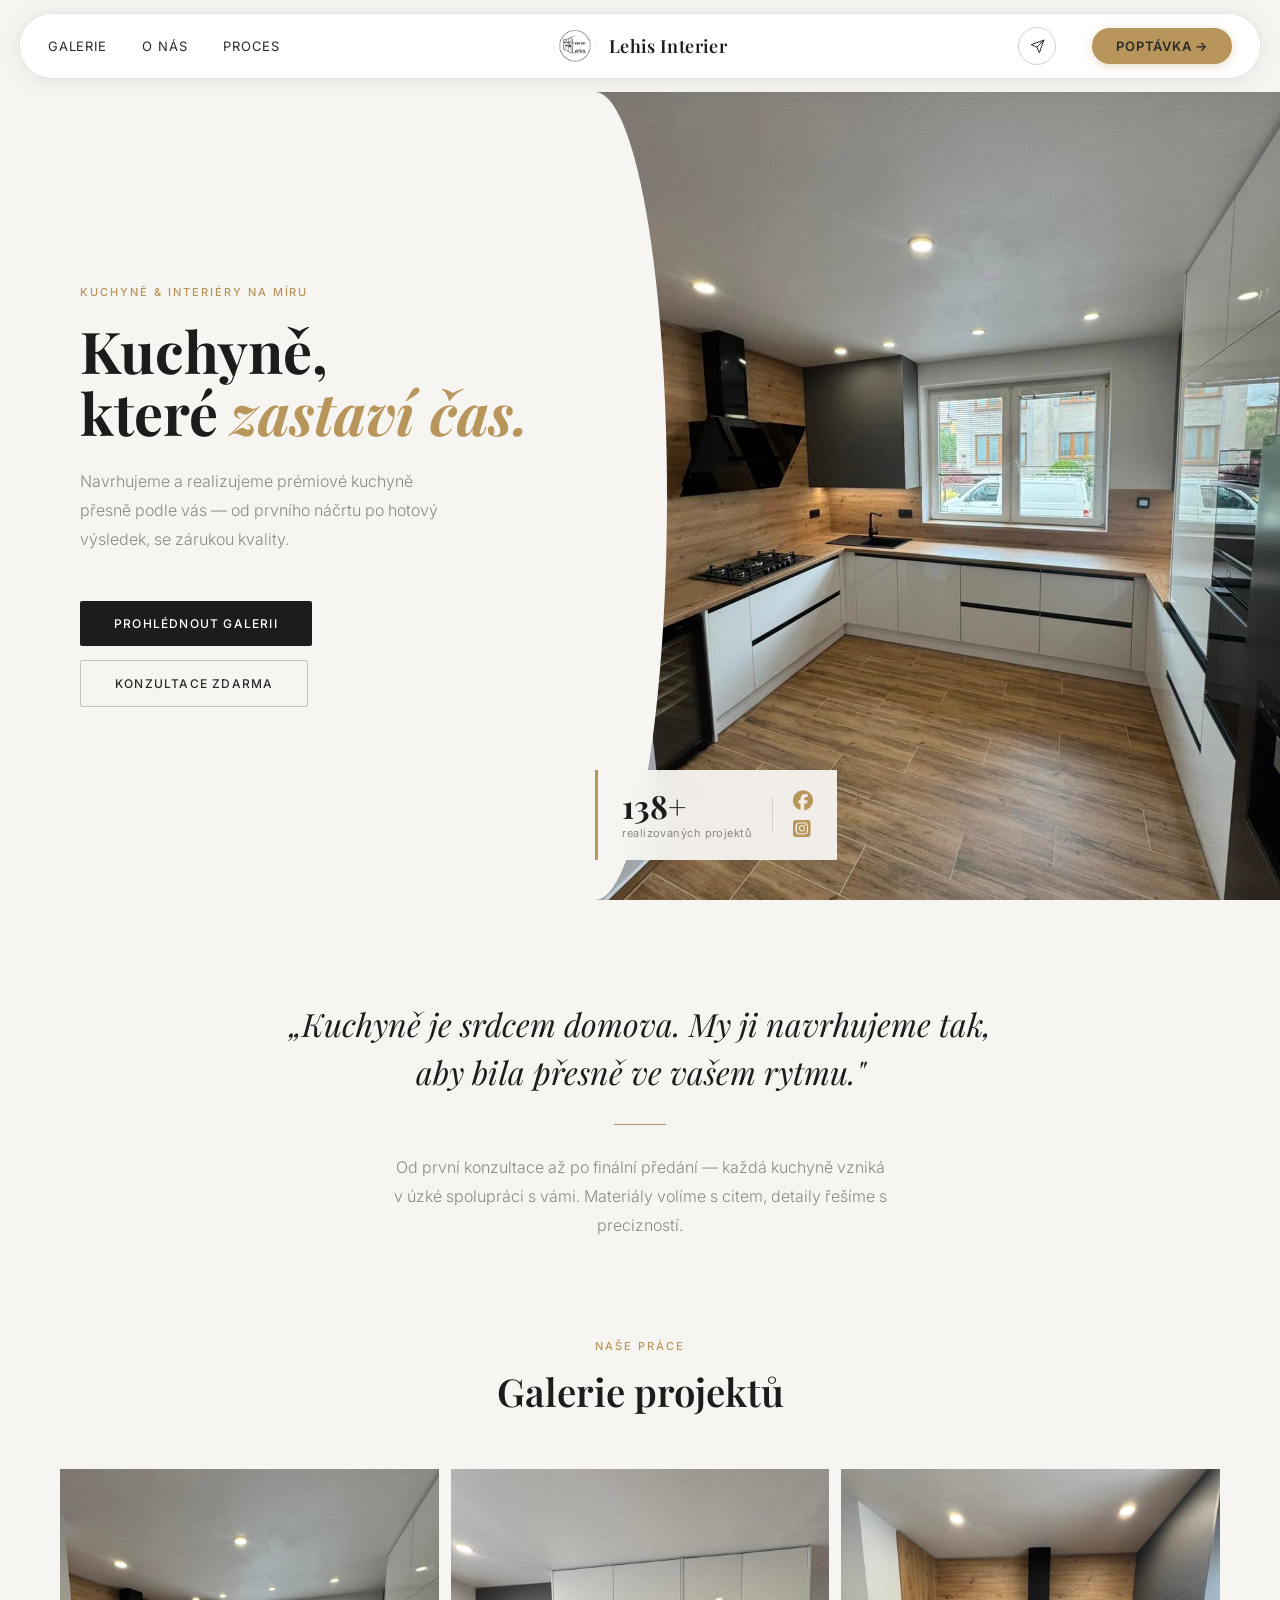
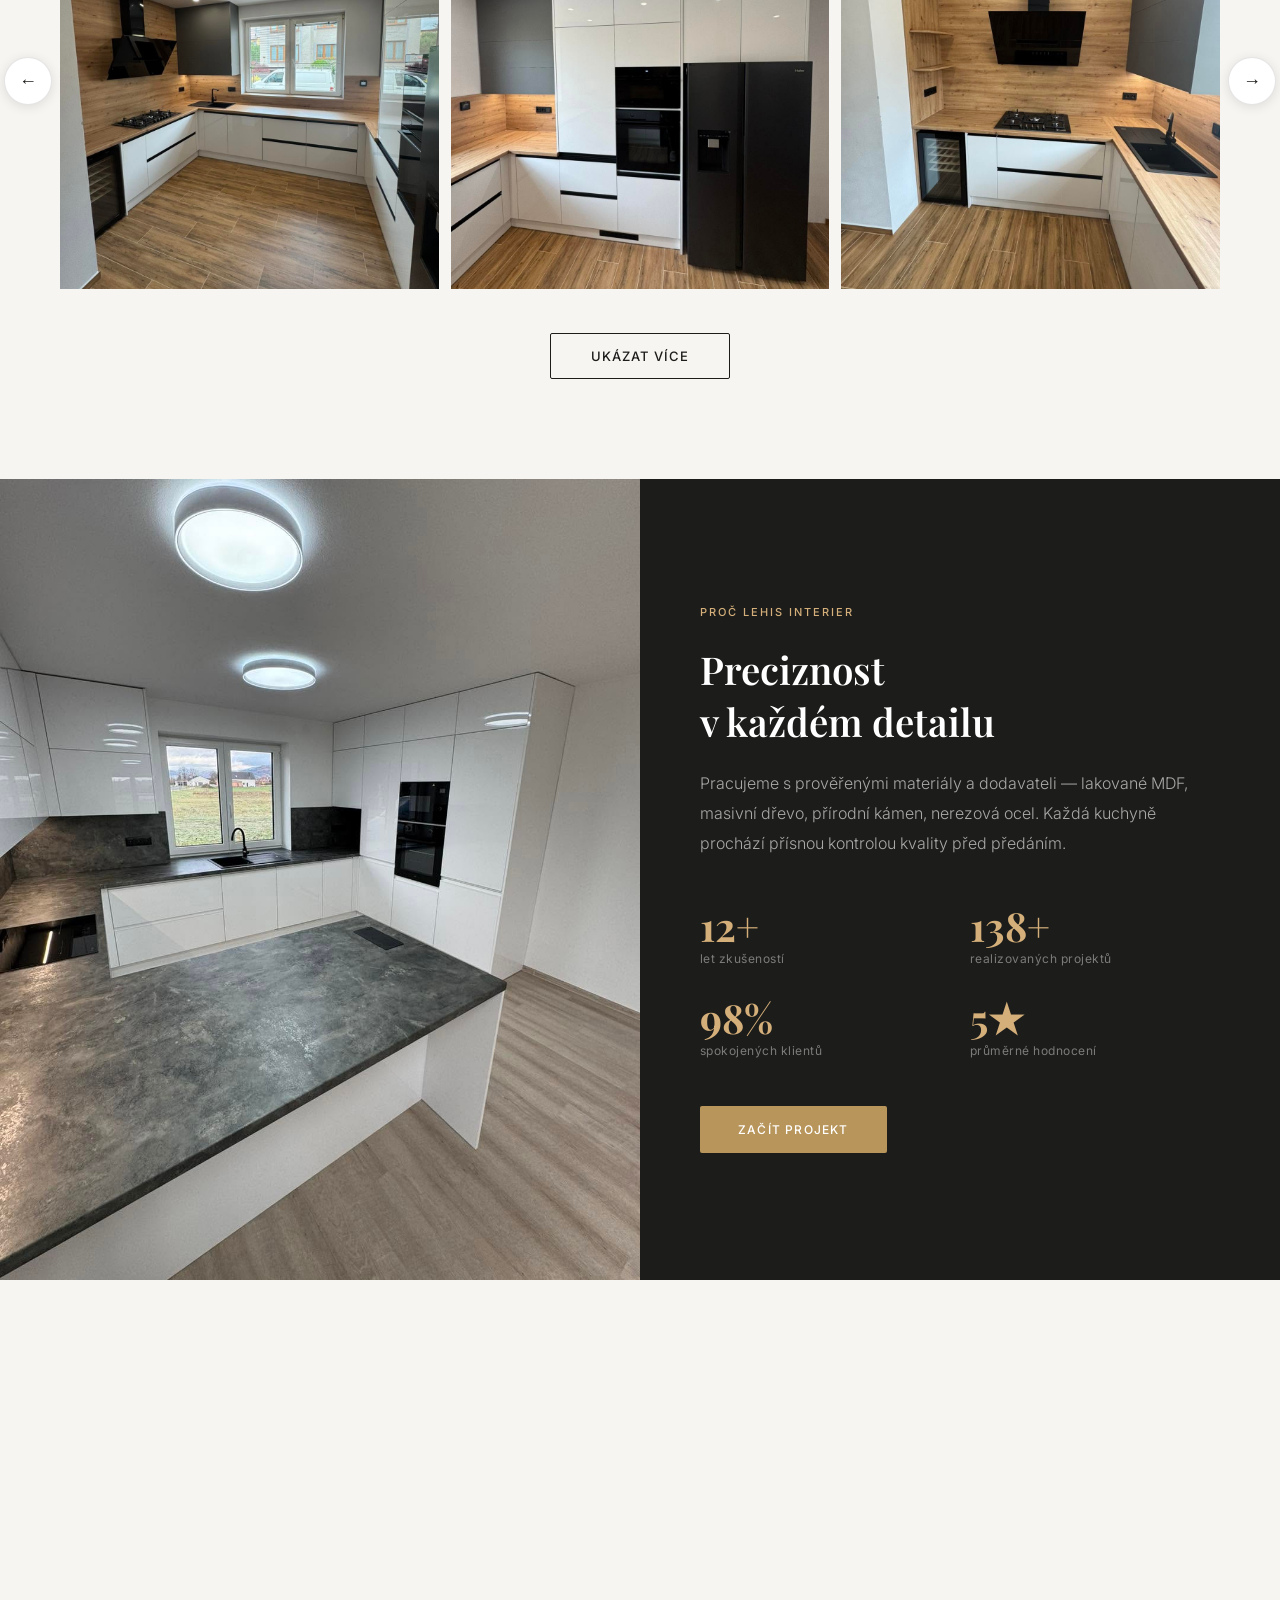
==== commit 762c4ef0: "feat: add gold Facebook & Instagram icons to hero badge Icons appear to the right of "138+ realizova" ====
--- a/index.html
+++ b/index.html
@@ -5,6 +5,8 @@
 <meta name="viewport" content="width=device-width, initial-scale=1.0, viewport-fit=cover">
 <meta name="theme-color" content="#F7F5F2">
 <title>Lehis Interier — Kuchyně na míru</title>
+<link rel="stylesheet" href="https://cdnjs.cloudflare.com/ajax/libs/font-awesome/6.5.1/css/all.min.css" media="print" onload="this.media='all'">
+<noscript><link rel="stylesheet" href="https://cdnjs.cloudflare.com/ajax/libs/font-awesome/6.5.1/css/all.min.css"></noscript>
 <link rel="preconnect" href="https://fonts.googleapis.com">
 <link rel="preconnect" href="https://fonts.gstatic.com" crossorigin>
 <link rel="preload" as="image" href="Lehis_photo_work/518075049_1259931392810763_7178988791540039949_n.jpg">
@@ -131,14 +133,24 @@
 .hero-badge{
   position:absolute;bottom:40px;left:0;
   background:rgba(247,245,242,.95);backdrop-filter:blur(8px);
-  padding:20px 28px;border-left:3px solid var(--gold);
+  padding:20px 24px;border-left:3px solid var(--gold);
   z-index:5;
+  display:flex;align-items:center;gap:20px;
 }
 .badge-num{
   font-family:'Playfair Display',serif;font-size:32px;
   font-weight:700;color:var(--dark);line-height:1;
 }
 .badge-lbl{font-size:11px;color:var(--muted);margin-top:4px;letter-spacing:.04em}
+.badge-sep{width:1px;height:36px;background:rgba(0,0,0,.12);flex-shrink:0}
+.badge-social{
+  display:flex;flex-direction:column;gap:8px;
+}
+.badge-social a{
+  color:var(--gold);font-size:20px;line-height:1;
+  text-decoration:none;transition:color .2s, transform .2s;display:block;
+}
+.badge-social a:hover{color:var(--gold2);transform:scale(1.15)}
 
 /* ── STATEMENT ── */
 .statement{text-align:center;padding:100px 40px}
@@ -540,8 +552,9 @@
   }
   .hero-left::after{display:none}
   .hero-sub{max-width:100%}
-  .hero-badge{left:20px;bottom:20px}
+  .hero-badge{left:20px;bottom:20px;gap:14px;padding:16px 18px}
   .badge-num{font-size:26px}
+  .badge-social a{font-size:18px}
 
   /* Gallery carousel */
   .car-wrap{padding:0 48px}
@@ -597,9 +610,11 @@
   .hero-title{font-size:clamp(30px,8.5vw,46px);margin-bottom:12px}
   .hero-sub{font-size:14px;margin-bottom:0;line-height:1.6}
   .hero-btns{display:none}
-  .hero-badge{padding:14px 20px}
+  .hero-badge{padding:12px 16px;gap:12px}
   .badge-num{font-size:22px}
   .badge-lbl{font-size:10px}
+  .badge-social a{font-size:16px}
+  .badge-sep{height:28px}
 
   /* Gallery carousel */
   .car-wrap{padding:0 40px}
@@ -722,8 +737,15 @@
   <div class="hero-right">
     <img src="Lehis_photo_work/518075049_1259931392810763_7178988791540039949_n.jpg" alt="Kuchyně na míru — Lehis Interier" fetchpriority="high" decoding="async">
     <div class="hero-badge">
-      <div class="badge-num">138+</div>
-      <div class="badge-lbl">realizovaných projektů</div>
+      <div class="badge-text">
+        <div class="badge-num">138+</div>
+        <div class="badge-lbl">realizovaných projektů</div>
+      </div>
+      <div class="badge-sep"></div>
+      <div class="badge-social">
+        <a href="https://www.facebook.com" target="_blank" rel="noopener" aria-label="Facebook"><i class="fa-brands fa-facebook"></i></a>
+        <a href="https://www.instagram.com" target="_blank" rel="noopener" aria-label="Instagram"><i class="fa-brands fa-square-instagram"></i></a>
+      </div>
     </div>
   </div>
 </section>
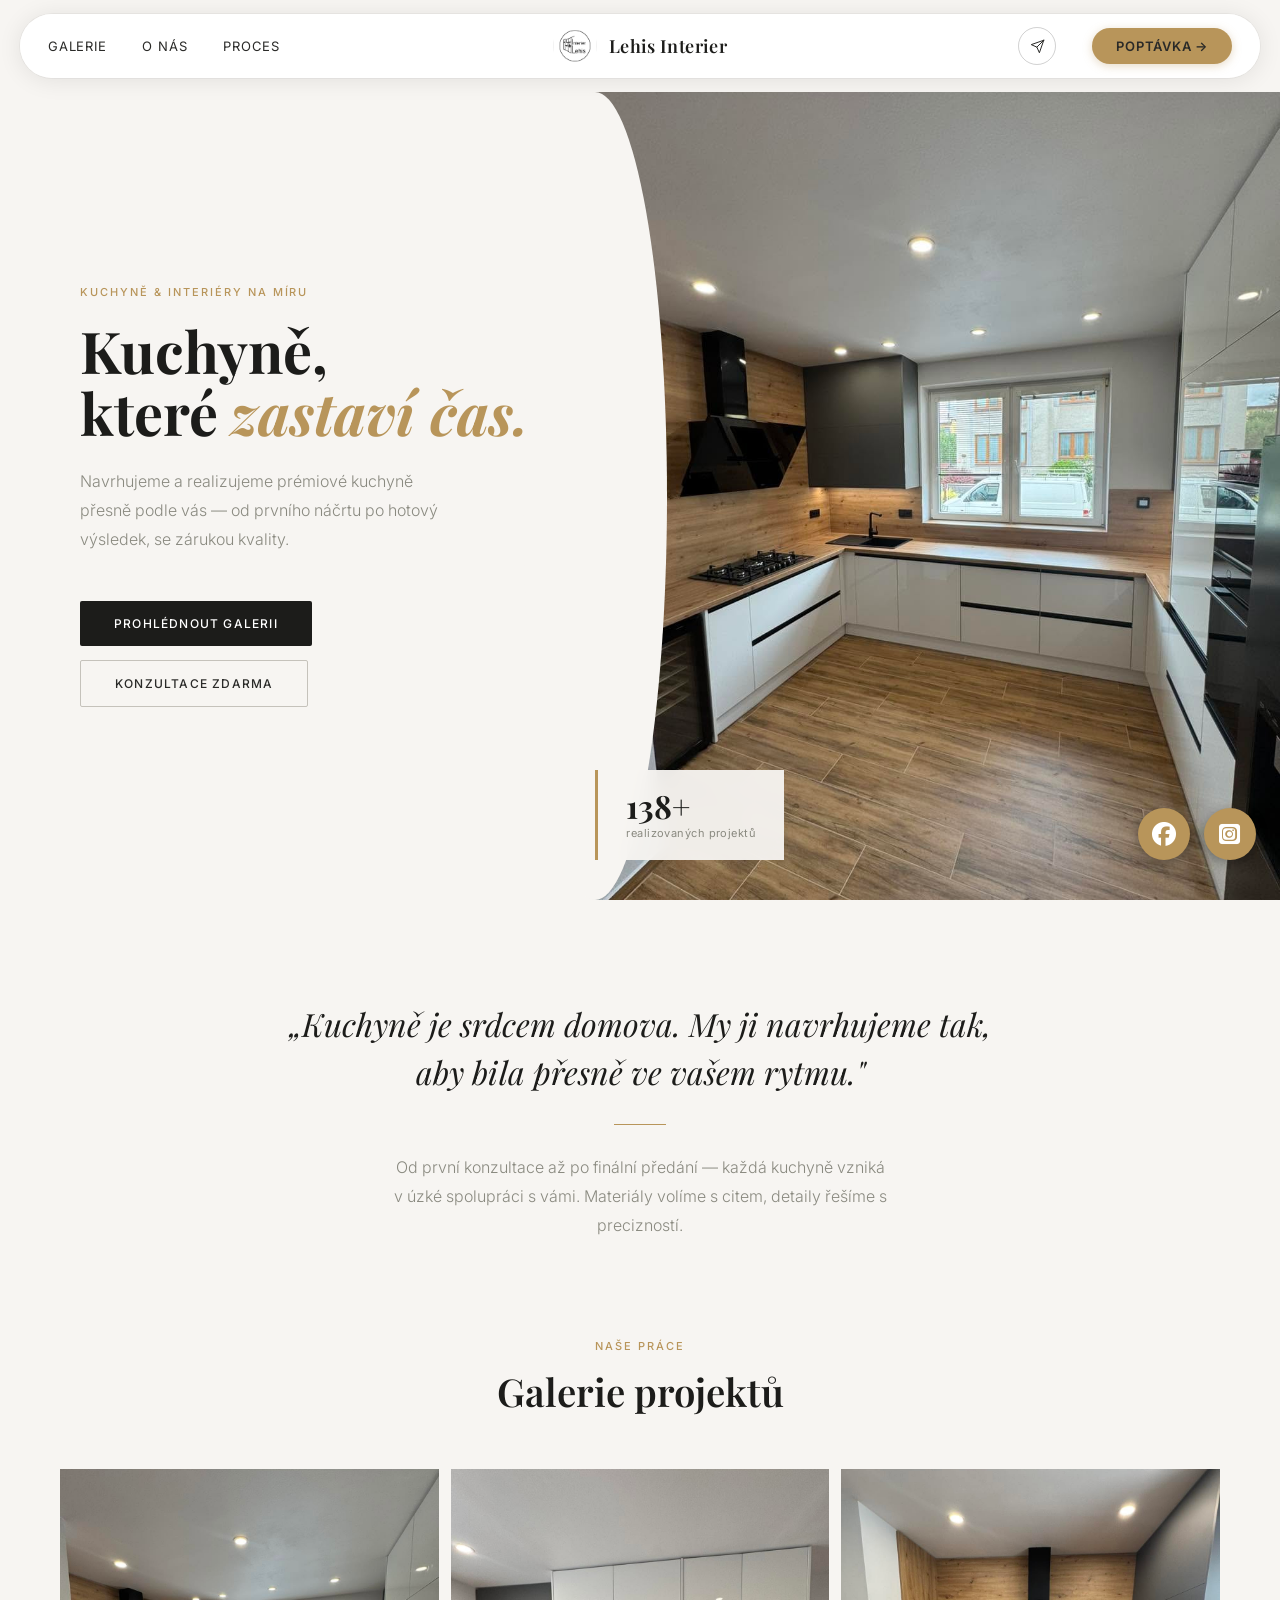
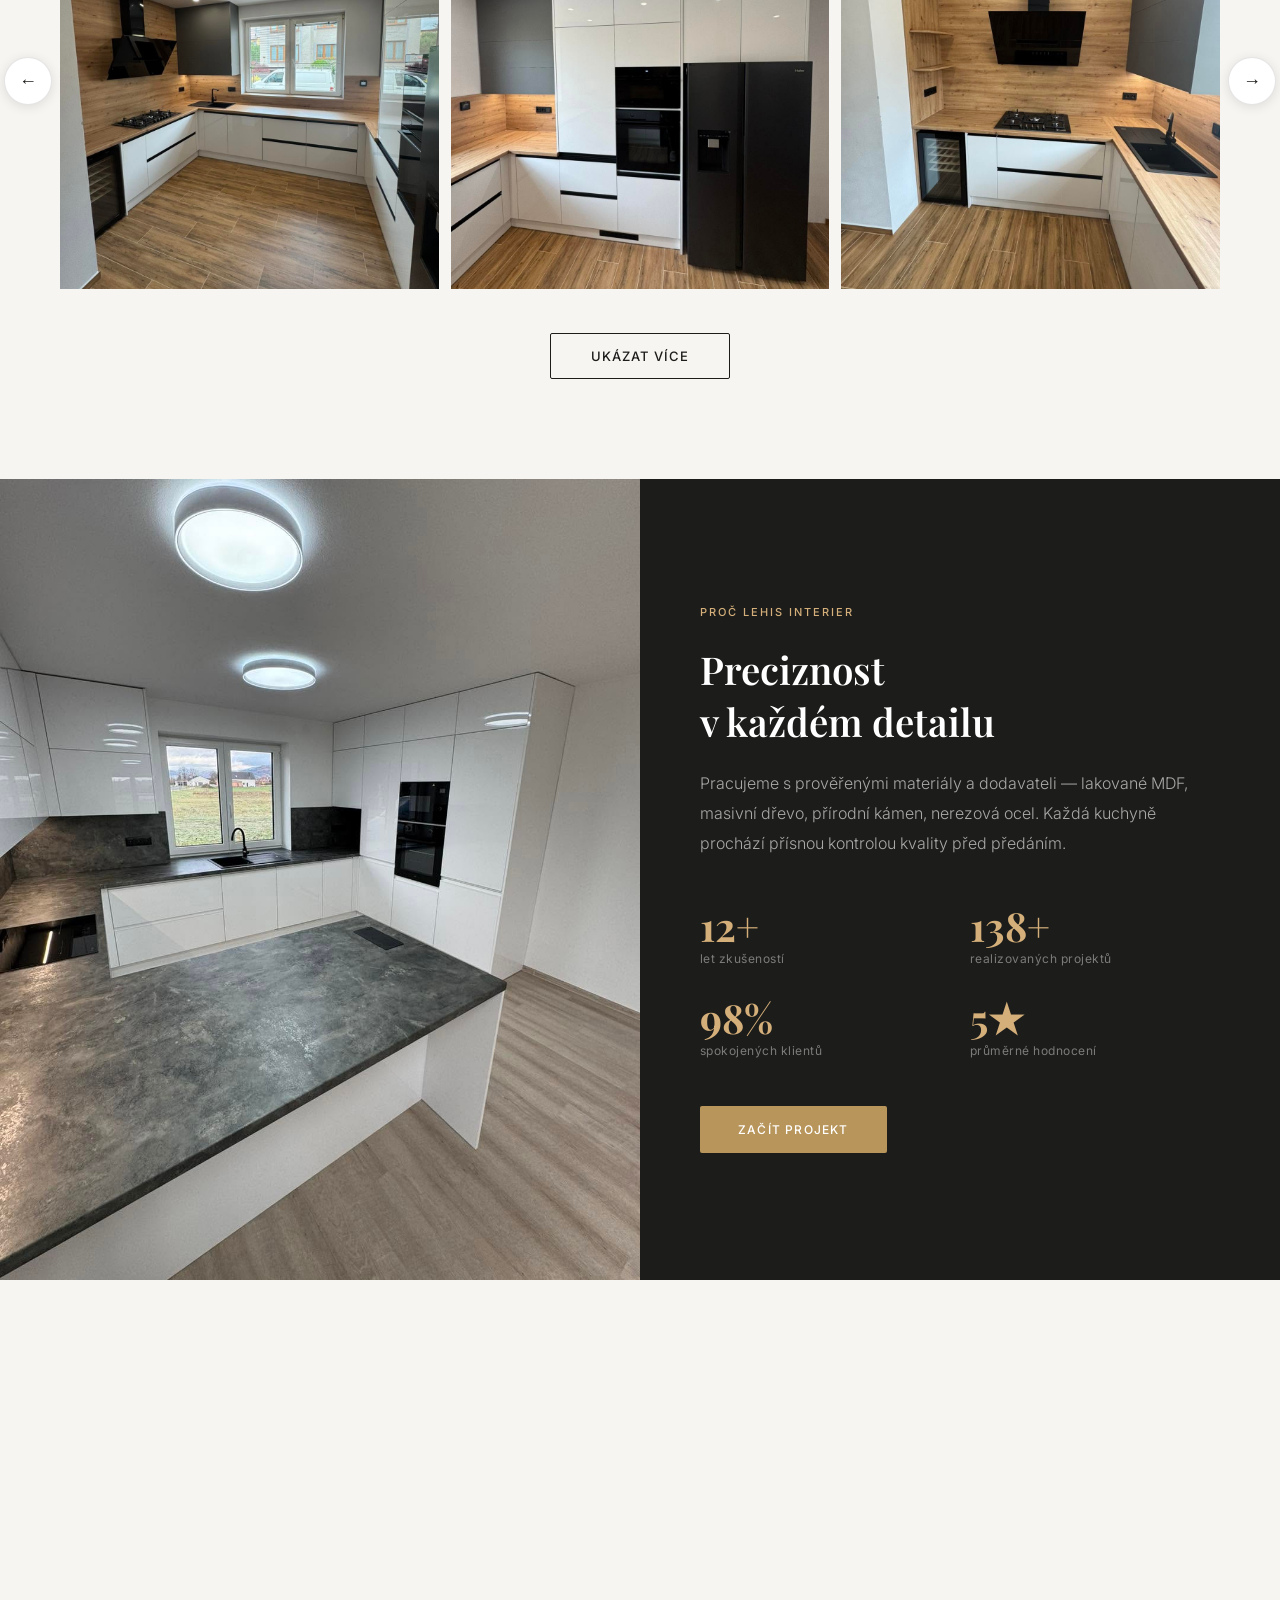
==== commit c61d1637: "feat: gold circle social icons in hero Facebook and Instagram icons now display as gold filled circl" ====
--- a/index.html
+++ b/index.html
@@ -133,24 +133,26 @@
 .hero-badge{
   position:absolute;bottom:40px;left:0;
   background:rgba(247,245,242,.95);backdrop-filter:blur(8px);
-  padding:20px 24px;border-left:3px solid var(--gold);
+  padding:20px 28px;border-left:3px solid var(--gold);
   z-index:5;
-  display:flex;align-items:center;gap:20px;
 }
 .badge-num{
   font-family:'Playfair Display',serif;font-size:32px;
   font-weight:700;color:var(--dark);line-height:1;
 }
 .badge-lbl{font-size:11px;color:var(--muted);margin-top:4px;letter-spacing:.04em}
-.badge-sep{width:1px;height:36px;background:rgba(0,0,0,.12);flex-shrink:0}
-.badge-social{
-  display:flex;flex-direction:column;gap:8px;
-}
-.badge-social a{
-  color:var(--gold);font-size:20px;line-height:1;
-  text-decoration:none;transition:color .2s, transform .2s;display:block;
-}
-.badge-social a:hover{color:var(--gold2);transform:scale(1.15)}
+.hero-social{
+  position:absolute;bottom:40px;right:24px;
+  display:flex;flex-direction:row;gap:14px;z-index:5;
+}
+.hero-social a{
+  width:52px;height:52px;border-radius:50%;
+  background:var(--gold);color:#fff;font-size:24px;
+  display:flex;align-items:center;justify-content:center;
+  text-decoration:none;transition:background .2s, transform .2s;
+  box-shadow:0 3px 12px rgba(0,0,0,.35);
+}
+.hero-social a:hover{background:var(--gold2);transform:scale(1.1)}
 
 /* ── STATEMENT ── */
 .statement{text-align:center;padding:100px 40px}
@@ -552,9 +554,10 @@
   }
   .hero-left::after{display:none}
   .hero-sub{max-width:100%}
-  .hero-badge{left:20px;bottom:20px;gap:14px;padding:16px 18px}
+  .hero-badge{left:20px;bottom:20px}
   .badge-num{font-size:26px}
-  .badge-social a{font-size:18px}
+  .hero-social{bottom:20px;right:16px;gap:10px}
+  .hero-social a{width:44px;height:44px;font-size:20px}
 
   /* Gallery carousel */
   .car-wrap{padding:0 48px}
@@ -610,11 +613,11 @@
   .hero-title{font-size:clamp(30px,8.5vw,46px);margin-bottom:12px}
   .hero-sub{font-size:14px;margin-bottom:0;line-height:1.6}
   .hero-btns{display:none}
-  .hero-badge{padding:12px 16px;gap:12px}
+  .hero-badge{padding:14px 20px}
   .badge-num{font-size:22px}
   .badge-lbl{font-size:10px}
-  .badge-social a{font-size:16px}
-  .badge-sep{height:28px}
+  .hero-social{bottom:16px;right:12px;gap:8px}
+  .hero-social a{width:38px;height:38px;font-size:17px}
 
   /* Gallery carousel */
   .car-wrap{padding:0 40px}
@@ -737,15 +740,12 @@
   <div class="hero-right">
     <img src="Lehis_photo_work/518075049_1259931392810763_7178988791540039949_n.jpg" alt="Kuchyně na míru — Lehis Interier" fetchpriority="high" decoding="async">
     <div class="hero-badge">
-      <div class="badge-text">
-        <div class="badge-num">138+</div>
-        <div class="badge-lbl">realizovaných projektů</div>
-      </div>
-      <div class="badge-sep"></div>
-      <div class="badge-social">
-        <a href="https://www.facebook.com" target="_blank" rel="noopener" aria-label="Facebook"><i class="fa-brands fa-facebook"></i></a>
-        <a href="https://www.instagram.com" target="_blank" rel="noopener" aria-label="Instagram"><i class="fa-brands fa-square-instagram"></i></a>
-      </div>
+      <div class="badge-num">138+</div>
+      <div class="badge-lbl">realizovaných projektů</div>
+    </div>
+    <div class="hero-social">
+      <a href="https://www.facebook.com" target="_blank" rel="noopener" aria-label="Facebook"><i class="fa-brands fa-facebook"></i></a>
+      <a href="https://www.instagram.com" target="_blank" rel="noopener" aria-label="Instagram"><i class="fa-brands fa-square-instagram"></i></a>
     </div>
   </div>
 </section>
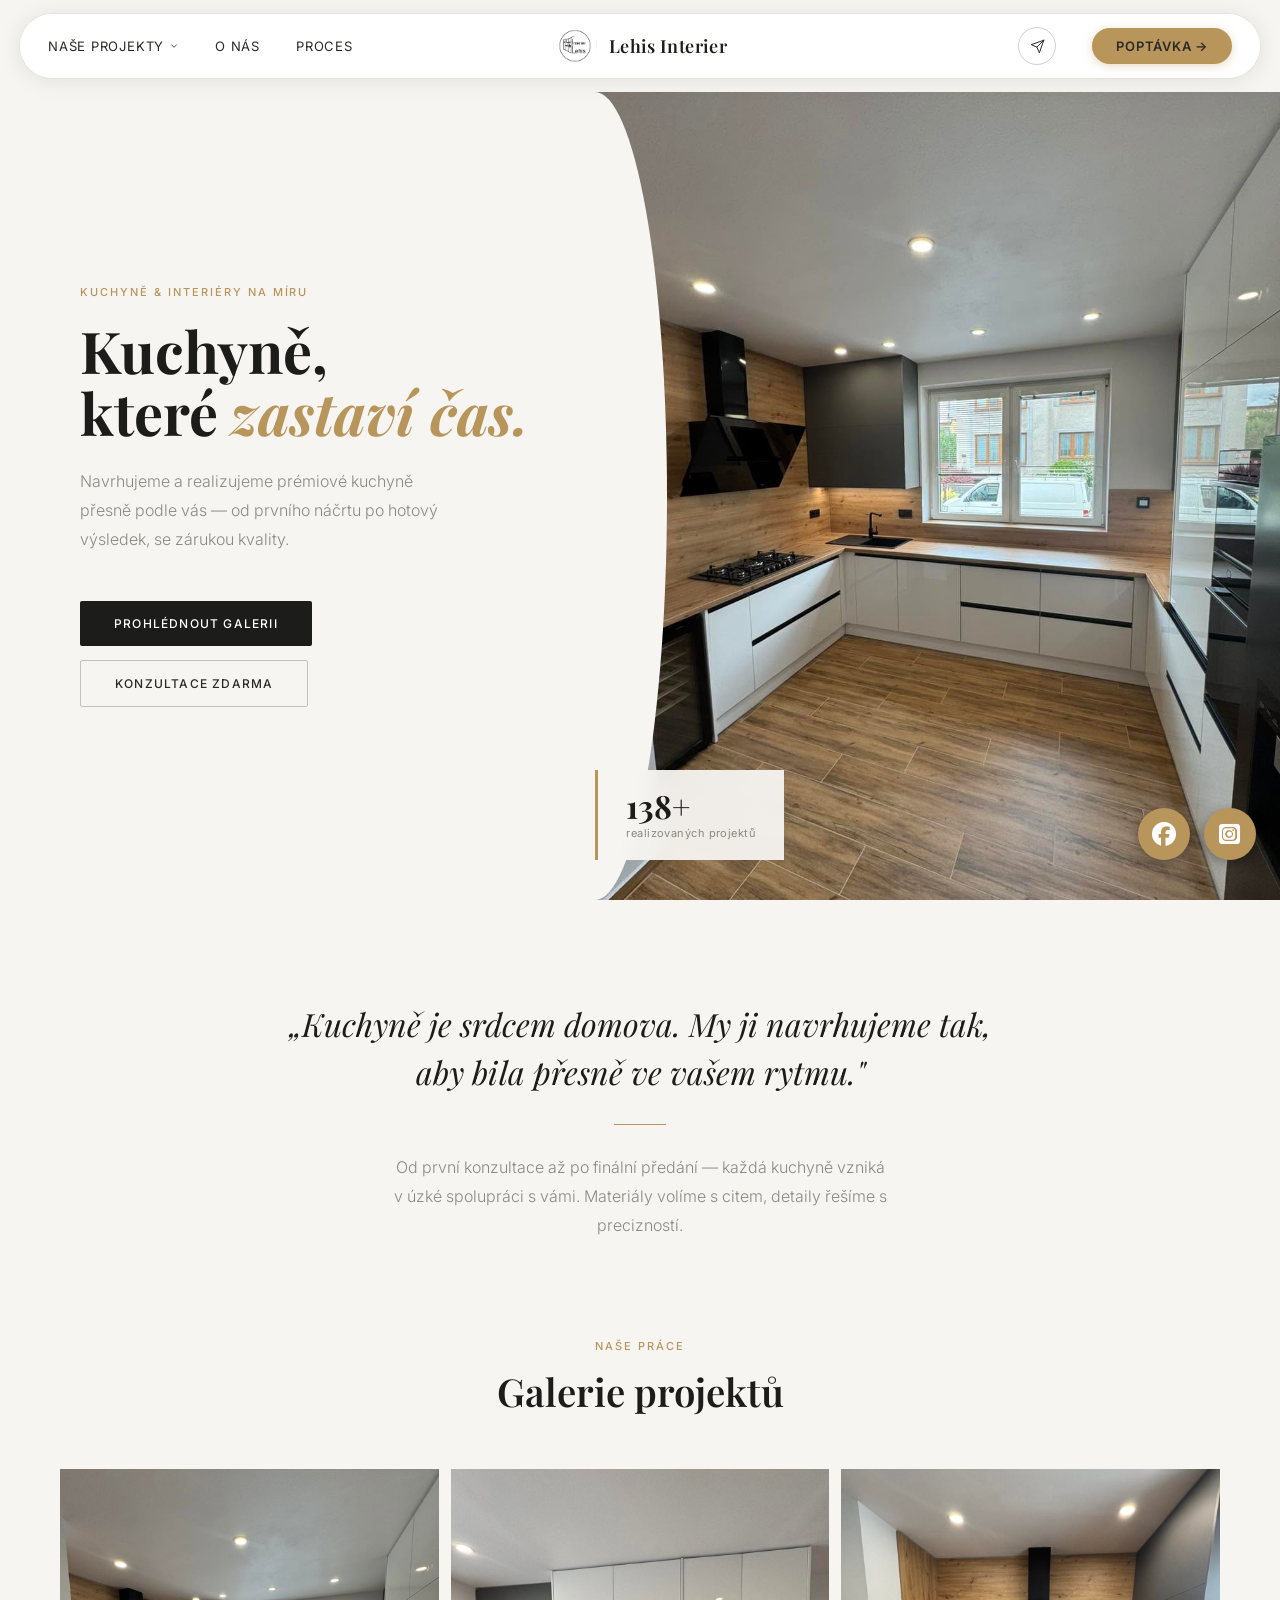
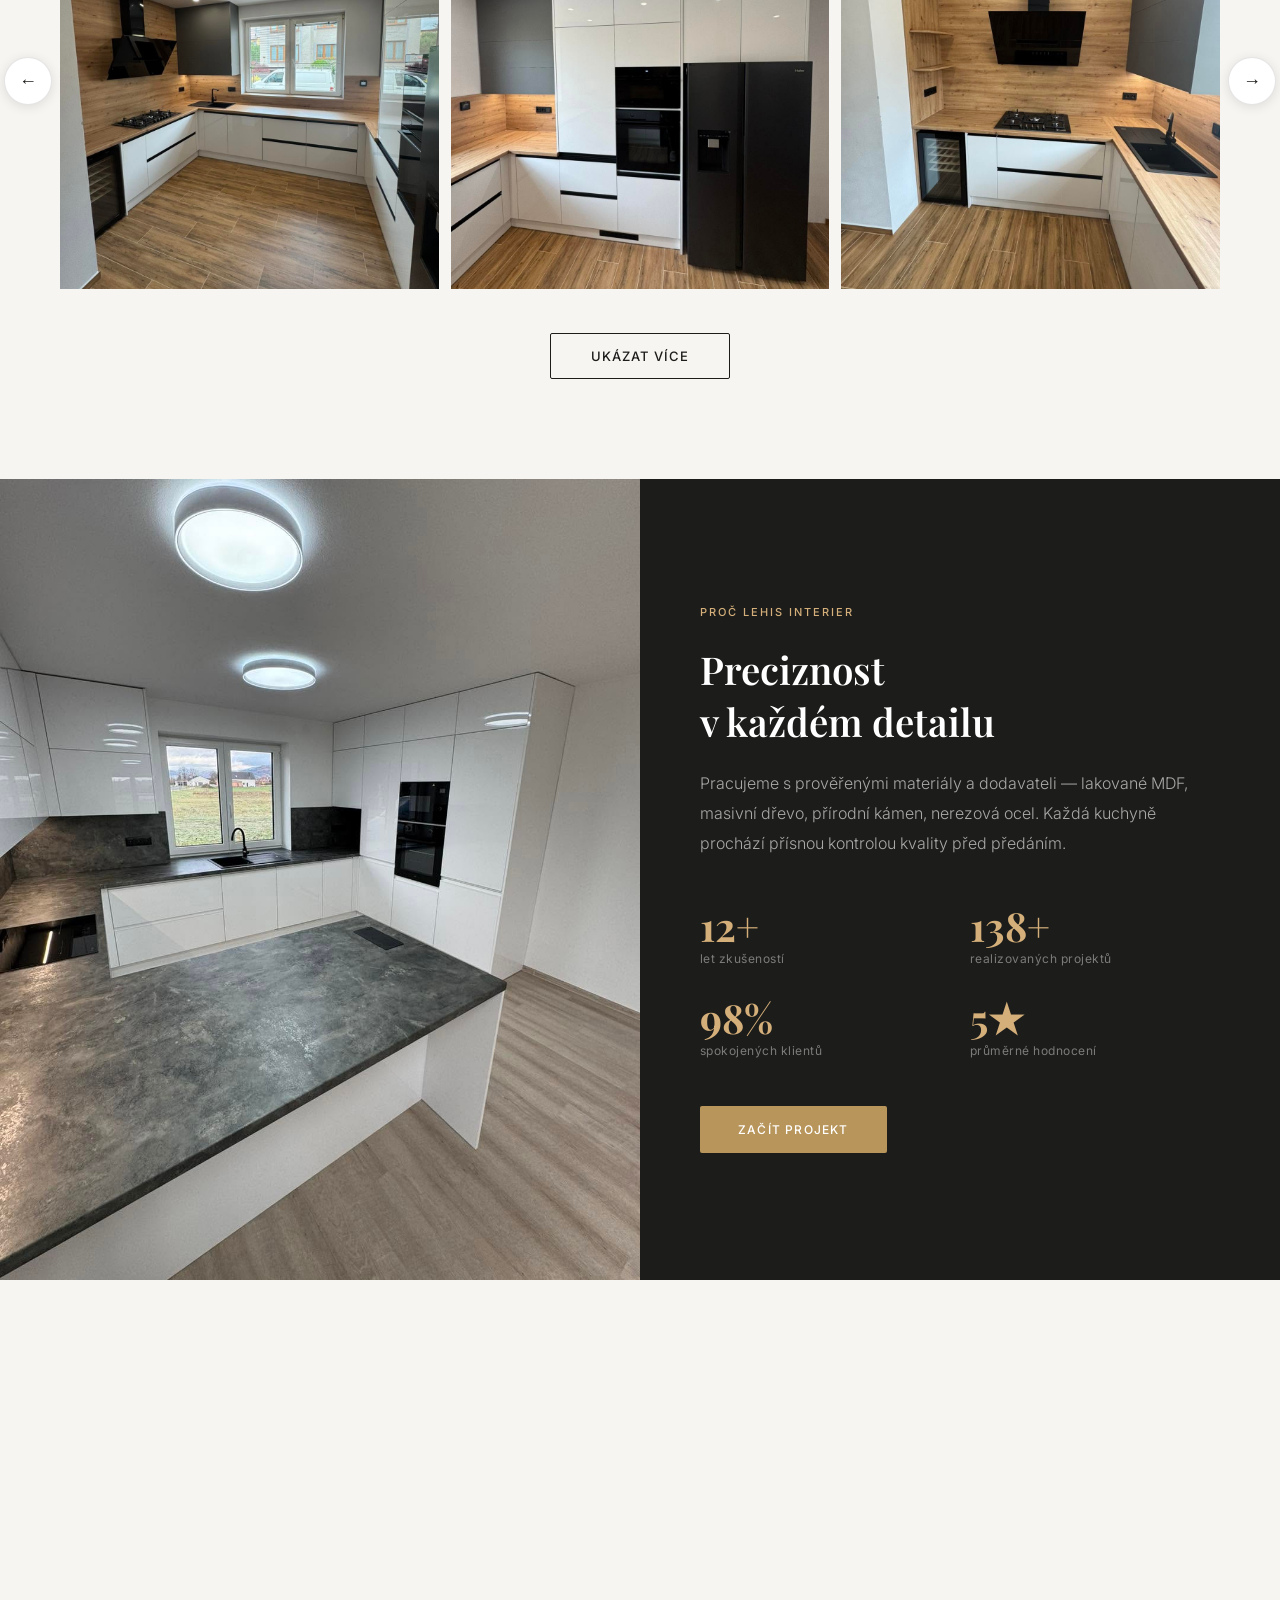
==== commit f0357ddb: "feat: add "Naše projekty" nav dropdown with category subpages Replaces the "Galerie" nav link with a" ====
--- a/index.html
+++ b/index.html
@@ -12,70 +12,8 @@
 <link rel="preload" as="image" href="Lehis_photo_work/518075049_1259931392810763_7178988791540039949_n.jpg">
 <link rel="preload" as="style" href="https://fonts.googleapis.com/css2?family=Playfair+Display:ital,wght@0,400;0,600;0,700;1,400&family=Inter:wght@300;400;500;600&display=swap" onload="this.onload=null;this.rel='stylesheet'">
 <noscript><link rel="stylesheet" href="https://fonts.googleapis.com/css2?family=Playfair+Display:ital,wght@0,400;0,600;0,700;1,400&family=Inter:wght@300;400;500;600&display=swap"></noscript>
+<link rel="stylesheet" href="styles.css">
 <style>
-*,*::before,*::after{box-sizing:border-box;margin:0;padding:0}
-:root{
-  --cream:#F7F5F2;
-  --cream2:#EDE9E3;
-  --dark:#1C1C1A;
-  --gold:#B8955A;
-  --gold2:#D4AF7A;
-  --text:#2A2A28;
-  --muted:#8A8A80;
-  --white:#fff;
-  --border:rgba(0,0,0,.07);
-}
-html{scroll-behavior:smooth}
-body{font-family:'Inter',sans-serif;background:var(--cream);color:var(--text);overflow-x:hidden}
-
-/* ── NAV ── */
-nav{
-  position:fixed;top:14px;left:20px;right:20px;z-index:300;
-  display:flex;align-items:center;justify-content:space-between;
-  height:64px;padding:0 28px;
-  background:rgba(255,255,255,.98);backdrop-filter:blur(16px);
-  border-radius:60px;
-  box-shadow:0 2px 24px rgba(0,0,0,.09),0 0 0 1px rgba(0,0,0,.04);
-  transition:box-shadow .3s;
-}
-nav.scrolled{box-shadow:0 4px 32px rgba(0,0,0,.13),0 0 0 1px rgba(0,0,0,.05)}
-.nav-left,.nav-right{display:flex;align-items:center;gap:36px;flex:1}
-.nav-right{justify-content:flex-end}
-.nav-links a{
-  text-decoration:none;color:var(--text);font-size:13px;
-  letter-spacing:.06em;text-transform:uppercase;
-  transition:color .2s;
-}
-.nav-links a:hover{color:var(--gold)}
-.nav-brand{
-  position:absolute;left:50%;transform:translateX(-50%);
-  display:flex;align-items:center;gap:12px;
-  text-decoration:none;white-space:nowrap;
-}
-.nav-brand img{height:44px;width:44px;object-fit:contain;border-radius:50%}
-.nav-brand-name{
-  font-family:'Playfair Display',serif;font-size:18px;
-  font-weight:600;color:var(--dark);letter-spacing:.02em;
-}
-.nav-email-btn{
-  width:38px;height:38px;border-radius:50%;flex-shrink:0;
-  border:1.5px solid rgba(0,0,0,.18);
-  display:flex;align-items:center;justify-content:center;
-  color:var(--dark);text-decoration:none;
-  transition:all .22s;
-}
-.nav-email-btn svg{width:15px;height:15px;display:block}
-.nav-email-btn:hover{background:var(--dark);color:var(--white);border-color:var(--dark)}
-.nav-cta{
-  background:var(--gold);color:#fff;
-  padding:10px 24px;border-radius:30px;
-  text-decoration:none;font-size:12px;font-weight:600;
-  letter-spacing:.07em;text-transform:uppercase;
-  transition:all .22s;white-space:nowrap;
-  box-shadow:0 2px 10px rgba(184,149,90,.35);
-}
-.nav-cta:hover{background:var(--gold2);box-shadow:0 2px 16px rgba(184,149,90,.5);transform:translateY(-1px)}
-
 /* ── HERO ── */
 .hero{
   display:grid;grid-template-columns:1fr 1.15fr;
@@ -109,20 +47,6 @@
   line-height:1.8;max-width:380px;margin-bottom:48px;
 }
 .hero-btns{display:flex;gap:14px;flex-wrap:wrap;position:relative;z-index:3}
-.btn-dark{
-  background:var(--dark);color:var(--white);padding:15px 34px;
-  text-decoration:none;font-size:12px;font-weight:500;
-  letter-spacing:.1em;text-transform:uppercase;border-radius:2px;
-  transition:all .25s;display:inline-block;
-}
-.btn-dark:hover{background:var(--gold);transform:translateY(-2px)}
-.btn-outline{
-  border:1px solid #C5C2BB;color:var(--text);padding:15px 34px;
-  text-decoration:none;font-size:12px;font-weight:500;
-  letter-spacing:.1em;text-transform:uppercase;border-radius:2px;
-  transition:all .25s;display:inline-block;
-}
-.btn-outline:hover{border-color:var(--dark);background:var(--dark);color:var(--white)}
 .hero-right{
   position:relative;overflow:hidden;
 }
@@ -165,17 +89,6 @@
 .statement p{
   font-size:16px;font-weight:300;color:var(--muted);
   max-width:500px;margin:0 auto;line-height:1.8;
-}
-
-/* ── SECTIONS ── */
-.sec-header{text-align:center;margin-bottom:52px}
-.sec-eyebrow{
-  font-size:11px;font-weight:500;letter-spacing:.18em;
-  text-transform:uppercase;color:var(--gold);margin-bottom:12px;
-}
-.sec-title{
-  font-family:'Playfair Display',serif;
-  font-size:clamp(26px,3vw,40px);font-weight:600;color:var(--dark);
 }
 
 /* ── GALLERY ── */
@@ -332,13 +245,6 @@
   font-weight:700;color:var(--gold2);line-height:1;
 }
 .stat-l{font-size:12px;color:rgba(255,255,255,.42);margin-top:5px;letter-spacing:.04em}
-.btn-gold{
-  background:var(--gold);color:var(--white);padding:16px 38px;
-  text-decoration:none;font-size:12px;font-weight:500;
-  letter-spacing:.1em;text-transform:uppercase;border-radius:2px;
-  display:inline-block;align-self:flex-start;transition:all .25s;
-}
-.btn-gold:hover{background:var(--gold2);transform:translateY(-2px)}
 
 /* ── PROCESS ── */
 .process{padding:100px 40px;text-align:center}
@@ -421,124 +327,19 @@
 }
 .form-submit:hover{background:var(--gold)}
 
-/* ── FOOTER ── */
-footer{background:var(--dark);color:rgba(255,255,255,.45);padding:68px 80px 38px}
-.footer-top{
-  display:grid;grid-template-columns:2fr 1fr 1fr 1fr;
-  gap:52px;margin-bottom:56px;
-}
-.fbrand{display:flex;align-items:center;gap:12px;margin-bottom:18px}
-.fbrand img{
-  height:42px;width:42px;object-fit:contain;
-  filter:brightness(0) invert(1);opacity:.75;
-}
-.fbrand span{
-  font-family:'Playfair Display',serif;font-size:16px;
-  font-weight:600;color:rgba(255,255,255,.78);
-}
-.footer-brand>p{font-size:14px;line-height:1.8;max-width:260px}
-.fcol h4{
-  color:rgba(255,255,255,.82);font-size:12px;font-weight:600;
-  letter-spacing:.1em;text-transform:uppercase;margin-bottom:20px;
-}
-.fcol ul{list-style:none;display:flex;flex-direction:column;gap:11px}
-.fcol ul li a{
-  color:rgba(255,255,255,.42);text-decoration:none;font-size:14px;
-  transition:color .2s;
-}
-.fcol ul li a:hover{color:var(--gold2)}
-.footer-bottom{
-  border-top:1px solid rgba(255,255,255,.08);padding-top:30px;
-  display:flex;justify-content:space-between;align-items:center;font-size:13px;
-}
-.socials{display:flex;gap:22px}
-.socials a{color:rgba(255,255,255,.42);text-decoration:none;font-size:13px;transition:color .2s}
-.socials a:hover{color:var(--gold2)}
-
 /* ── RESPONSIVE ── */
-/* ── HAMBURGER MENU ── */
-.hamburger{
-  display:none;
-  width:42px;height:42px;border-radius:50%;
-  background:var(--gold);border:none;
-  cursor:pointer;align-items:center;justify-content:center;
-  flex-direction:column;gap:5px;flex-shrink:0;
-  transition:all .22s;padding:0;
-  box-shadow:0 2px 8px rgba(184,149,90,.35);
-}
-.hamburger span{
-  display:block;width:17px;height:1.8px;
-  background:#fff;border-radius:2px;
-  transition:all .3s;
-}
-.hamburger.open span:nth-child(1){transform:translateY(6.8px) rotate(45deg)}
-.hamburger.open span:nth-child(2){opacity:0;transform:scaleX(0)}
-.hamburger.open span:nth-child(3){transform:translateY(-6.8px) rotate(-45deg)}
-.hamburger:hover{background:var(--gold2)}
-.hamburger.open{background:var(--dark);box-shadow:none}
-
-/* Dropdown — always in DOM, toggled via opacity/pointer-events */
-.mobile-menu{
-  position:fixed;
-  top:80px;
-  right:10px;
-  background:rgba(255,255,255,.98);
-  backdrop-filter:blur(16px);
-  border-radius:20px;
-  box-shadow:0 8px 40px rgba(0,0,0,.14),0 0 0 1px rgba(0,0,0,.05);
-  min-width:210px;
-  z-index:290;
-  overflow:hidden;
-  transform-origin:top right;
-  transform:scale(.9) translateY(-10px);
-  opacity:0;
-  pointer-events:none;
-  transition:transform .22s cubic-bezier(.34,1.56,.64,1), opacity .18s ease;
-}
-.mobile-menu.open{
-  transform:scale(1) translateY(0);
-  opacity:1;
-  pointer-events:auto;
-}
-.mobile-menu a{
-  display:block;padding:16px 24px;
-  text-decoration:none;color:var(--dark);
-  font-size:14px;font-weight:500;letter-spacing:.04em;
-  border-bottom:1px solid rgba(0,0,0,.06);
-  transition:background .15s, color .15s;
-}
-.mobile-menu a:last-child{border-bottom:none}
-.mobile-menu a:hover{background:var(--cream);color:var(--gold)}
-.mobile-menu a.mm-cta{
-  background:var(--gold);color:var(--white);
-  font-weight:600;letter-spacing:.07em;text-transform:uppercase;font-size:12px;
-}
-.mobile-menu a.mm-cta:hover{background:var(--gold2)}
-
 /* ── TABLET (≤1024px) ── */
 @media(max-width:1024px){
-  nav{left:14px;right:14px;padding:0 20px;height:60px}
   .hero{padding-top:86px}
   .hero-left{padding:56px 36px 56px 44px}
   .hero-left::after{right:-52px;width:104px}
   .stats{gap:24px}
   .stat-n{font-size:32px}
   .contact-wrap{padding:80px 40px;gap:56px}
-  footer{padding:56px 40px 36px}
-  .footer-top{gap:36px}
 }
 
 /* ── LARGE TABLET (≤860px) ── */
 @media(max-width:860px){
-  /* Nav: hide left text links and CTA, show hamburger */
-  .nav-left{display:none}
-  .nav-cta{display:none}
-  .hamburger{display:flex}
-  .nav-right{gap:8px}
-  nav{left:10px;right:10px;padding:0 16px;height:58px}
-  .nav-brand{position:static;transform:none}
-  nav{justify-content:space-between}
-
   /* Hero: stack vertically */
   .hero{
     grid-template-columns:1fr;
@@ -584,10 +385,6 @@
   /* Contact */
   .contact-wrap{grid-template-columns:1fr;gap:44px;padding:72px 28px}
 
-  /* Footer */
-  .footer-top{grid-template-columns:1fr 1fr;gap:32px}
-  footer{padding:52px 24px 32px}
-
   /* Lightbox arrows closer on smaller screens */
   .lb-prev{left:-40px}
   .lb-next{right:-40px}
@@ -595,13 +392,6 @@
 
 /* ── PHONE (≤600px) ── */
 @media(max-width:600px){
-  /* Nav */
-  nav{left:8px;right:8px;padding:0 12px;height:54px}
-  .nav-brand-name{font-size:15px}
-  .nav-brand img{height:36px;width:36px}
-  .nav-email-btn{width:34px;height:34px}
-  .nav-cta{padding:8px 16px;font-size:11px}
-
   /* Hero — full phone screen, 50/50 */
   .hero{height:100svh;min-height:100svh;overflow:hidden}
   .hero-right{height:50svh;min-height:0;flex-shrink:0}
@@ -641,7 +431,6 @@
 
   /* Process */
   .process{padding:60px 20px}
-  .sec-title{font-size:26px}
 
   /* Statement */
   .statement{padding:60px 20px}
@@ -655,12 +444,6 @@
   /* Contact */
   .contact-wrap{padding:60px 20px}
   .contact-info h2{font-size:26px}
-
-  /* Footer */
-  .footer-top{grid-template-columns:1fr;gap:28px}
-  footer{padding:48px 20px 28px}
-  .footer-bottom{flex-direction:column;gap:12px;text-align:center}
-  .fbrand span{font-size:14px}
 
   /* Lightbox */
   .lb-inner img{max-width:96vw;max-height:80vh}
@@ -670,19 +453,13 @@
 }
 
 /* ── PERFORMANCE ── */
-.feature,.process,.cta-banner,#kontakt,footer{
+.feature,.process,.cta-banner,#kontakt{
   content-visibility:auto;
   contain-intrinsic-size:0 500px;
 }
-/* Remove expensive blur on phones */
-@media(max-width:600px){
-  nav{backdrop-filter:none}
-  .mobile-menu{backdrop-filter:none;background:rgba(255,255,255,.99)}
-}
 
 /* ── SMALL PHONE (≤380px) ── */
 @media(max-width:380px){
-  .nav-cta{display:none} /* just show email icon on very small screens */
   .hero-right{height:80vw}
   .car-item{width:calc(96% - 6px)}
   .lb-prev,.lb-next{display:none}
@@ -694,7 +471,19 @@
 <!-- NAV -->
 <nav id="nav">
   <div class="nav-left nav-links">
-    <a href="#galerie">Galerie</a>
+    <div class="nav-dropdown">
+      <a href="#galerie" class="nav-dropdown-trigger">
+        Naše projekty
+        <svg class="nav-caret" viewBox="0 0 24 24" fill="none" stroke="currentColor" stroke-width="2" stroke-linecap="round" stroke-linejoin="round" width="10" height="10"><polyline points="6 9 12 15 18 9"/></svg>
+      </a>
+      <div class="nav-dropdown-menu">
+        <a href="kuchyne.html">Kuchyně</a>
+        <a href="obyvaci-pokoje.html">Obývací pokoje</a>
+        <a href="koupelny.html">Koupelny</a>
+        <a href="chodby.html">Chodby</a>
+        <a href="ostatni.html">Ostatní</a>
+      </div>
+    </div>
     <a href="#o-nas">O nás</a>
     <a href="#proces">Proces</a>
   </div>
@@ -719,7 +508,18 @@
 
 <!-- MOBILE DROPDOWN -->
 <div class="mobile-menu" id="mobileMenu">
-  <a href="#galerie"  onclick="closeMenu()">Galerie</a>
+  <button class="mm-toggle" id="mmToggle" aria-expanded="false">
+    Naše projekty
+    <svg class="mm-caret" viewBox="0 0 24 24" fill="none" stroke="currentColor" stroke-width="2" stroke-linecap="round" stroke-linejoin="round" width="12" height="12"><polyline points="6 9 12 15 18 9"/></svg>
+  </button>
+  <div class="mm-submenu" id="mmSubmenu">
+    <a href="#galerie" class="mm-sub-all" onclick="closeMenu()">Všechny realizace</a>
+    <a href="kuchyne.html">Kuchyně</a>
+    <a href="obyvaci-pokoje.html">Obývací pokoje</a>
+    <a href="koupelny.html">Koupelny</a>
+    <a href="chodby.html">Chodby</a>
+    <a href="ostatni.html">Ostatní</a>
+  </div>
   <a href="#o-nas"    onclick="closeMenu()">O nás</a>
   <a href="#proces"   onclick="closeMenu()">Proces</a>
   <a href="mailto:info@lehisinterier.cz" onclick="closeMenu()">✉ Napsat email</a>
@@ -1110,10 +910,22 @@
 function closeMenu() {
   mobileMenu.classList.remove('open');
   hamburger.classList.remove('open');
+  mmToggle.classList.remove('open');
+  mmSubmenu.style.maxHeight = null;
 }
 
 document.addEventListener('click', e => {
   if (!mobileMenu.contains(e.target) && !hamburger.contains(e.target)) closeMenu();
+});
+
+// ── Mobile "Naše projekty" accordion ──
+const mmToggle = document.getElementById('mmToggle');
+const mmSubmenu = document.getElementById('mmSubmenu');
+
+mmToggle.addEventListener('click', e => {
+  e.stopPropagation();
+  const isOpen = mmToggle.classList.toggle('open');
+  mmSubmenu.style.maxHeight = isOpen ? mmSubmenu.scrollHeight + 'px' : null;
 });
 
 // ── Nav shadow ──
--- a/styles.css
+++ b/styles.css
@@ -0,0 +1,371 @@
+/* ══════════════════════════════════════════
+   LEHIS INTERIER — shared design system
+   Used by index.html and all "Naše projekty" subpages
+   ══════════════════════════════════════════ */
+*,*::before,*::after{box-sizing:border-box;margin:0;padding:0}
+:root{
+  --cream:#F7F5F2;
+  --cream2:#EDE9E3;
+  --dark:#1C1C1A;
+  --gold:#B8955A;
+  --gold2:#D4AF7A;
+  --text:#2A2A28;
+  --muted:#8A8A80;
+  --white:#fff;
+  --border:rgba(0,0,0,.07);
+}
+html{scroll-behavior:smooth}
+body{font-family:'Inter',sans-serif;background:var(--cream);color:var(--text);overflow-x:hidden}
+
+/* ── NAV ── */
+nav{
+  position:fixed;top:14px;left:20px;right:20px;z-index:300;
+  display:flex;align-items:center;justify-content:space-between;
+  height:64px;padding:0 28px;
+  background:rgba(255,255,255,.98);backdrop-filter:blur(16px);
+  border-radius:60px;
+  box-shadow:0 2px 24px rgba(0,0,0,.09),0 0 0 1px rgba(0,0,0,.04);
+  transition:box-shadow .3s;
+}
+nav.scrolled{box-shadow:0 4px 32px rgba(0,0,0,.13),0 0 0 1px rgba(0,0,0,.05)}
+.nav-left,.nav-right{display:flex;align-items:center;gap:36px;flex:1}
+.nav-right{justify-content:flex-end}
+.nav-links a{
+  text-decoration:none;color:var(--text);font-size:13px;
+  letter-spacing:.06em;text-transform:uppercase;
+  transition:color .2s;
+}
+.nav-links a:hover{color:var(--gold)}
+.nav-brand{
+  position:absolute;left:50%;transform:translateX(-50%);
+  display:flex;align-items:center;gap:12px;
+  text-decoration:none;white-space:nowrap;
+}
+.nav-brand img{height:44px;width:44px;object-fit:contain;border-radius:50%}
+.nav-brand-name{
+  font-family:'Playfair Display',serif;font-size:18px;
+  font-weight:600;color:var(--dark);letter-spacing:.02em;
+}
+.nav-email-btn{
+  width:38px;height:38px;border-radius:50%;flex-shrink:0;
+  border:1.5px solid rgba(0,0,0,.18);
+  display:flex;align-items:center;justify-content:center;
+  color:var(--dark);text-decoration:none;
+  transition:all .22s;
+}
+.nav-email-btn svg{width:15px;height:15px;display:block}
+.nav-email-btn:hover{background:var(--dark);color:var(--white);border-color:var(--dark)}
+.nav-cta{
+  background:var(--gold);color:#fff;
+  padding:10px 24px;border-radius:30px;
+  text-decoration:none;font-size:12px;font-weight:600;
+  letter-spacing:.07em;text-transform:uppercase;
+  transition:all .22s;white-space:nowrap;
+  box-shadow:0 2px 10px rgba(184,149,90,.35);
+}
+.nav-cta:hover{background:var(--gold2);box-shadow:0 2px 16px rgba(184,149,90,.5);transform:translateY(-1px)}
+
+/* ── NAV DROPDOWN ("Naše projekty") ── */
+.nav-dropdown{position:relative;display:flex;align-items:center}
+.nav-dropdown-trigger{
+  display:flex;align-items:center;gap:5px;cursor:pointer;
+}
+.nav-caret{transition:transform .25s ease;flex-shrink:0}
+.nav-dropdown:hover .nav-caret,
+.nav-dropdown:focus-within .nav-caret{transform:rotate(180deg)}
+.nav-dropdown::after{
+  content:'';position:absolute;top:100%;left:0;
+  width:220px;height:18px;
+}
+.nav-dropdown-menu{
+  position:absolute;top:calc(100% + 16px);left:0;
+  background:rgba(255,255,255,.98);backdrop-filter:blur(16px);
+  border-radius:16px;overflow:hidden;
+  box-shadow:0 8px 40px rgba(0,0,0,.14),0 0 0 1px rgba(0,0,0,.05);
+  min-width:210px;padding:8px;
+  opacity:0;pointer-events:none;
+  transition:opacity .15s ease .15s;
+  z-index:301;
+}
+.nav-dropdown:hover .nav-dropdown-menu,
+.nav-dropdown:focus-within .nav-dropdown-menu{
+  opacity:1;pointer-events:auto;
+  transition:opacity .15s ease;
+}
+/* "Stairs" — each step drops into place after the one before it, and
+   snaps back up together (no stagger) when the dropdown closes. */
+.nav-dropdown-menu a{
+  display:block;padding:11px 18px;
+  font-size:13px;font-weight:500;text-transform:none;letter-spacing:.01em;
+  color:var(--text);text-decoration:none;
+  border-bottom:1px solid rgba(0,0,0,.06);
+  opacity:0;transform:translateY(-16px);
+  transition:opacity .15s ease, transform .15s ease, background .15s, color .15s;
+}
+.nav-dropdown-menu a:first-child{border-top-left-radius:10px;border-top-right-radius:10px}
+.nav-dropdown-menu a:last-child{border-bottom:none;border-bottom-left-radius:10px;border-bottom-right-radius:10px}
+.nav-dropdown-menu a:hover{background:var(--cream);color:var(--gold)}
+.nav-dropdown:hover .nav-dropdown-menu a,
+.nav-dropdown:focus-within .nav-dropdown-menu a{
+  opacity:1;transform:translateY(0);
+  transition:opacity .3s ease, transform .4s cubic-bezier(.34,1.56,.64,1), background .15s, color .15s;
+}
+.nav-dropdown:hover .nav-dropdown-menu a:nth-child(1),.nav-dropdown:focus-within .nav-dropdown-menu a:nth-child(1){transition-delay:0s}
+.nav-dropdown:hover .nav-dropdown-menu a:nth-child(2),.nav-dropdown:focus-within .nav-dropdown-menu a:nth-child(2){transition-delay:.06s}
+.nav-dropdown:hover .nav-dropdown-menu a:nth-child(3),.nav-dropdown:focus-within .nav-dropdown-menu a:nth-child(3){transition-delay:.12s}
+.nav-dropdown:hover .nav-dropdown-menu a:nth-child(4),.nav-dropdown:focus-within .nav-dropdown-menu a:nth-child(4){transition-delay:.18s}
+.nav-dropdown:hover .nav-dropdown-menu a:nth-child(5),.nav-dropdown:focus-within .nav-dropdown-menu a:nth-child(5){transition-delay:.24s}
+
+/* ── SECTIONS ── */
+.sec-header{text-align:center;margin-bottom:52px}
+.sec-eyebrow{
+  font-size:11px;font-weight:500;letter-spacing:.18em;
+  text-transform:uppercase;color:var(--gold);margin-bottom:12px;
+}
+.sec-title{
+  font-family:'Playfair Display',serif;
+  font-size:clamp(26px,3vw,40px);font-weight:600;color:var(--dark);
+}
+
+/* ── BUTTONS ── */
+.btn-dark{
+  background:var(--dark);color:var(--white);padding:15px 34px;
+  text-decoration:none;font-size:12px;font-weight:500;
+  letter-spacing:.1em;text-transform:uppercase;border-radius:2px;
+  transition:all .25s;display:inline-block;
+}
+.btn-dark:hover{background:var(--gold);transform:translateY(-2px)}
+.btn-outline{
+  border:1px solid #C5C2BB;color:var(--text);padding:15px 34px;
+  text-decoration:none;font-size:12px;font-weight:500;
+  letter-spacing:.1em;text-transform:uppercase;border-radius:2px;
+  transition:all .25s;display:inline-block;
+}
+.btn-outline:hover{border-color:var(--dark);background:var(--dark);color:var(--white)}
+.btn-gold{
+  background:var(--gold);color:var(--white);padding:16px 38px;
+  text-decoration:none;font-size:12px;font-weight:500;
+  letter-spacing:.1em;text-transform:uppercase;border-radius:2px;
+  display:inline-block;align-self:flex-start;transition:all .25s;
+}
+.btn-gold:hover{background:var(--gold2);transform:translateY(-2px)}
+
+/* ── FOOTER ── */
+footer{background:var(--dark);color:rgba(255,255,255,.45);padding:68px 80px 38px}
+.footer-top{
+  display:grid;grid-template-columns:2fr 1fr 1fr 1fr;
+  gap:52px;margin-bottom:56px;
+}
+.fbrand{display:flex;align-items:center;gap:12px;margin-bottom:18px}
+.fbrand img{
+  height:42px;width:42px;object-fit:contain;
+  filter:brightness(0) invert(1);opacity:.75;
+}
+.fbrand span{
+  font-family:'Playfair Display',serif;font-size:16px;
+  font-weight:600;color:rgba(255,255,255,.78);
+}
+.footer-brand>p{font-size:14px;line-height:1.8;max-width:260px}
+.fcol h4{
+  color:rgba(255,255,255,.82);font-size:12px;font-weight:600;
+  letter-spacing:.1em;text-transform:uppercase;margin-bottom:20px;
+}
+.fcol ul{list-style:none;display:flex;flex-direction:column;gap:11px}
+.fcol ul li a{
+  color:rgba(255,255,255,.42);text-decoration:none;font-size:14px;
+  transition:color .2s;
+}
+.fcol ul li a:hover{color:var(--gold2)}
+.footer-bottom{
+  border-top:1px solid rgba(255,255,255,.08);padding-top:30px;
+  display:flex;justify-content:space-between;align-items:center;font-size:13px;
+}
+.socials{display:flex;gap:22px}
+.socials a{color:rgba(255,255,255,.42);text-decoration:none;font-size:13px;transition:color .2s}
+.socials a:hover{color:var(--gold2)}
+
+/* ── HAMBURGER MENU ── */
+.hamburger{
+  display:none;
+  width:42px;height:42px;border-radius:50%;
+  background:var(--gold);border:none;
+  cursor:pointer;align-items:center;justify-content:center;
+  flex-direction:column;gap:5px;flex-shrink:0;
+  transition:all .22s;padding:0;
+  box-shadow:0 2px 8px rgba(184,149,90,.35);
+}
+.hamburger span{
+  display:block;width:17px;height:1.8px;
+  background:#fff;border-radius:2px;
+  transition:all .3s;
+}
+.hamburger.open span:nth-child(1){transform:translateY(6.8px) rotate(45deg)}
+.hamburger.open span:nth-child(2){opacity:0;transform:scaleX(0)}
+.hamburger.open span:nth-child(3){transform:translateY(-6.8px) rotate(-45deg)}
+.hamburger:hover{background:var(--gold2)}
+.hamburger.open{background:var(--dark);box-shadow:none}
+
+/* Dropdown — always in DOM, toggled via opacity/pointer-events */
+.mobile-menu{
+  position:fixed;
+  top:80px;
+  right:10px;
+  background:rgba(255,255,255,.98);
+  backdrop-filter:blur(16px);
+  border-radius:20px;
+  box-shadow:0 8px 40px rgba(0,0,0,.14),0 0 0 1px rgba(0,0,0,.05);
+  min-width:210px;
+  z-index:290;
+  overflow:hidden;
+  transform-origin:top right;
+  transform:scale(.9) translateY(-10px);
+  opacity:0;
+  pointer-events:none;
+  transition:transform .22s cubic-bezier(.34,1.56,.64,1), opacity .18s ease;
+}
+.mobile-menu.open{
+  transform:scale(1) translateY(0);
+  opacity:1;
+  pointer-events:auto;
+}
+.mobile-menu a{
+  display:block;padding:16px 24px;
+  text-decoration:none;color:var(--dark);
+  font-size:14px;font-weight:500;letter-spacing:.04em;
+  border-bottom:1px solid rgba(0,0,0,.06);
+  transition:background .15s, color .15s;
+}
+.mobile-menu a:last-child{border-bottom:none}
+.mobile-menu a:hover{background:var(--cream);color:var(--gold)}
+.mobile-menu a.mm-cta{
+  background:var(--gold);color:var(--white);
+  font-weight:600;letter-spacing:.07em;text-transform:uppercase;font-size:12px;
+}
+.mobile-menu a.mm-cta:hover{background:var(--gold2)}
+
+/* Mobile accordion for "Naše projekty" */
+.mm-toggle{
+  width:100%;display:flex;align-items:center;justify-content:space-between;gap:8px;
+  padding:16px 24px;background:none;border:none;border-bottom:1px solid rgba(0,0,0,.06);
+  font-family:'Inter',sans-serif;font-size:14px;font-weight:500;letter-spacing:.04em;
+  color:var(--dark);cursor:pointer;transition:background .15s,color .15s;text-align:left;
+}
+.mm-toggle:hover{background:var(--cream);color:var(--gold)}
+.mm-caret{transition:transform .3s ease;flex-shrink:0}
+.mm-toggle.open .mm-caret{transform:rotate(180deg)}
+.mm-submenu{
+  max-height:0;overflow:hidden;
+  transition:max-height .3s ease;
+  background:rgba(0,0,0,.025);
+}
+/* "Stairs" — items drop in one after another as the accordion opens */
+.mm-submenu a{
+  padding-left:40px;font-size:13px;
+  opacity:0;transform:translateY(-10px);
+  transition:opacity .15s ease, transform .15s ease;
+}
+.mm-submenu a.mm-sub-all{color:var(--gold);font-weight:600}
+.mm-toggle.open ~ .mm-submenu a{
+  opacity:1;transform:translateY(0);
+  transition:opacity .3s ease, transform .35s cubic-bezier(.34,1.56,.64,1);
+}
+.mm-toggle.open ~ .mm-submenu a:nth-child(1){transition-delay:0s}
+.mm-toggle.open ~ .mm-submenu a:nth-child(2){transition-delay:.05s}
+.mm-toggle.open ~ .mm-submenu a:nth-child(3){transition-delay:.1s}
+.mm-toggle.open ~ .mm-submenu a:nth-child(4){transition-delay:.15s}
+.mm-toggle.open ~ .mm-submenu a:nth-child(5){transition-delay:.2s}
+.mm-toggle.open ~ .mm-submenu a:nth-child(6){transition-delay:.25s}
+
+/* ── TABLET (≤1024px) ── */
+@media(max-width:1024px){
+  nav{left:14px;right:14px;padding:0 20px;height:60px}
+  footer{padding:56px 40px 36px}
+  .footer-top{gap:36px}
+}
+
+/* ── LARGE TABLET (≤860px) ── */
+@media(max-width:860px){
+  .nav-left{display:none}
+  .nav-cta{display:none}
+  .hamburger{display:flex}
+  .nav-right{gap:8px}
+  nav{left:10px;right:10px;padding:0 16px;height:58px}
+  .nav-brand{position:static;transform:none}
+  nav{justify-content:space-between}
+  .footer-top{grid-template-columns:1fr 1fr;gap:32px}
+  footer{padding:52px 24px 32px}
+}
+
+/* ── PHONE (≤600px) ── */
+@media(max-width:600px){
+  nav{left:8px;right:8px;padding:0 12px;height:54px}
+  .nav-brand-name{font-size:15px}
+  .nav-brand img{height:36px;width:36px}
+  .nav-email-btn{width:34px;height:34px}
+  .nav-cta{padding:8px 16px;font-size:11px}
+  .sec-title{font-size:26px}
+  .footer-top{grid-template-columns:1fr;gap:28px}
+  footer{padding:48px 20px 28px}
+  .footer-bottom{flex-direction:column;gap:12px;text-align:center}
+  .fbrand span{font-size:14px}
+}
+
+/* ── PERFORMANCE ── */
+footer{content-visibility:auto;contain-intrinsic-size:0 500px}
+@media(max-width:600px){
+  nav{backdrop-filter:none}
+  .mobile-menu{backdrop-filter:none;background:rgba(255,255,255,.99)}
+}
+
+/* ── SMALL PHONE (≤380px) ── */
+@media(max-width:380px){
+  .nav-cta{display:none}
+}
+
+/* ══════════════════════════════════════════
+   PROJECT SUBPAGES (Kuchyně, Obývací pokoje, Koupelny, Chodby, Ostatní)
+   ══════════════════════════════════════════ */
+.project-hero{
+  padding:170px 40px 90px;max-width:840px;margin:0 auto;text-align:center;
+}
+.project-hero .sec-eyebrow{margin-bottom:16px}
+.project-hero h1{
+  font-family:'Playfair Display',serif;
+  font-size:clamp(34px,5vw,56px);font-weight:700;color:var(--dark);
+  line-height:1.1;margin-bottom:24px;
+}
+.project-hero p{
+  font-size:16px;font-weight:300;color:var(--muted);
+  line-height:1.85;max-width:600px;margin:0 auto;
+}
+.project-content{
+  max-width:820px;margin:0 auto;padding:0 40px 100px;
+}
+.project-content p{
+  font-size:16px;font-weight:300;color:var(--text);
+  line-height:1.9;margin-bottom:24px;
+}
+.project-content p:last-child{margin-bottom:0}
+.project-gallery{padding:0 40px 120px;max-width:1440px;margin:0 auto}
+.project-gallery-empty{
+  border:1.5px dashed rgba(0,0,0,.15);border-radius:4px;
+  padding:70px 30px;text-align:center;color:var(--muted);
+  font-size:14px;letter-spacing:.02em;
+}
+.project-cta{
+  text-align:center;padding:90px 40px;background:var(--dark);
+}
+.project-cta h2{
+  font-family:'Playfair Display',serif;color:var(--white);
+  font-size:clamp(24px,3vw,36px);font-weight:600;margin-bottom:16px;
+}
+.project-cta p{
+  color:rgba(255,255,255,.58);font-size:15px;font-weight:300;
+  max-width:480px;margin:0 auto 36px;line-height:1.7;
+}
+@media(max-width:600px){
+  .project-hero{padding:130px 24px 60px}
+  .project-content{padding:0 24px 70px}
+  .project-gallery{padding:0 20px 80px}
+  .project-cta{padding:64px 24px}
+}
